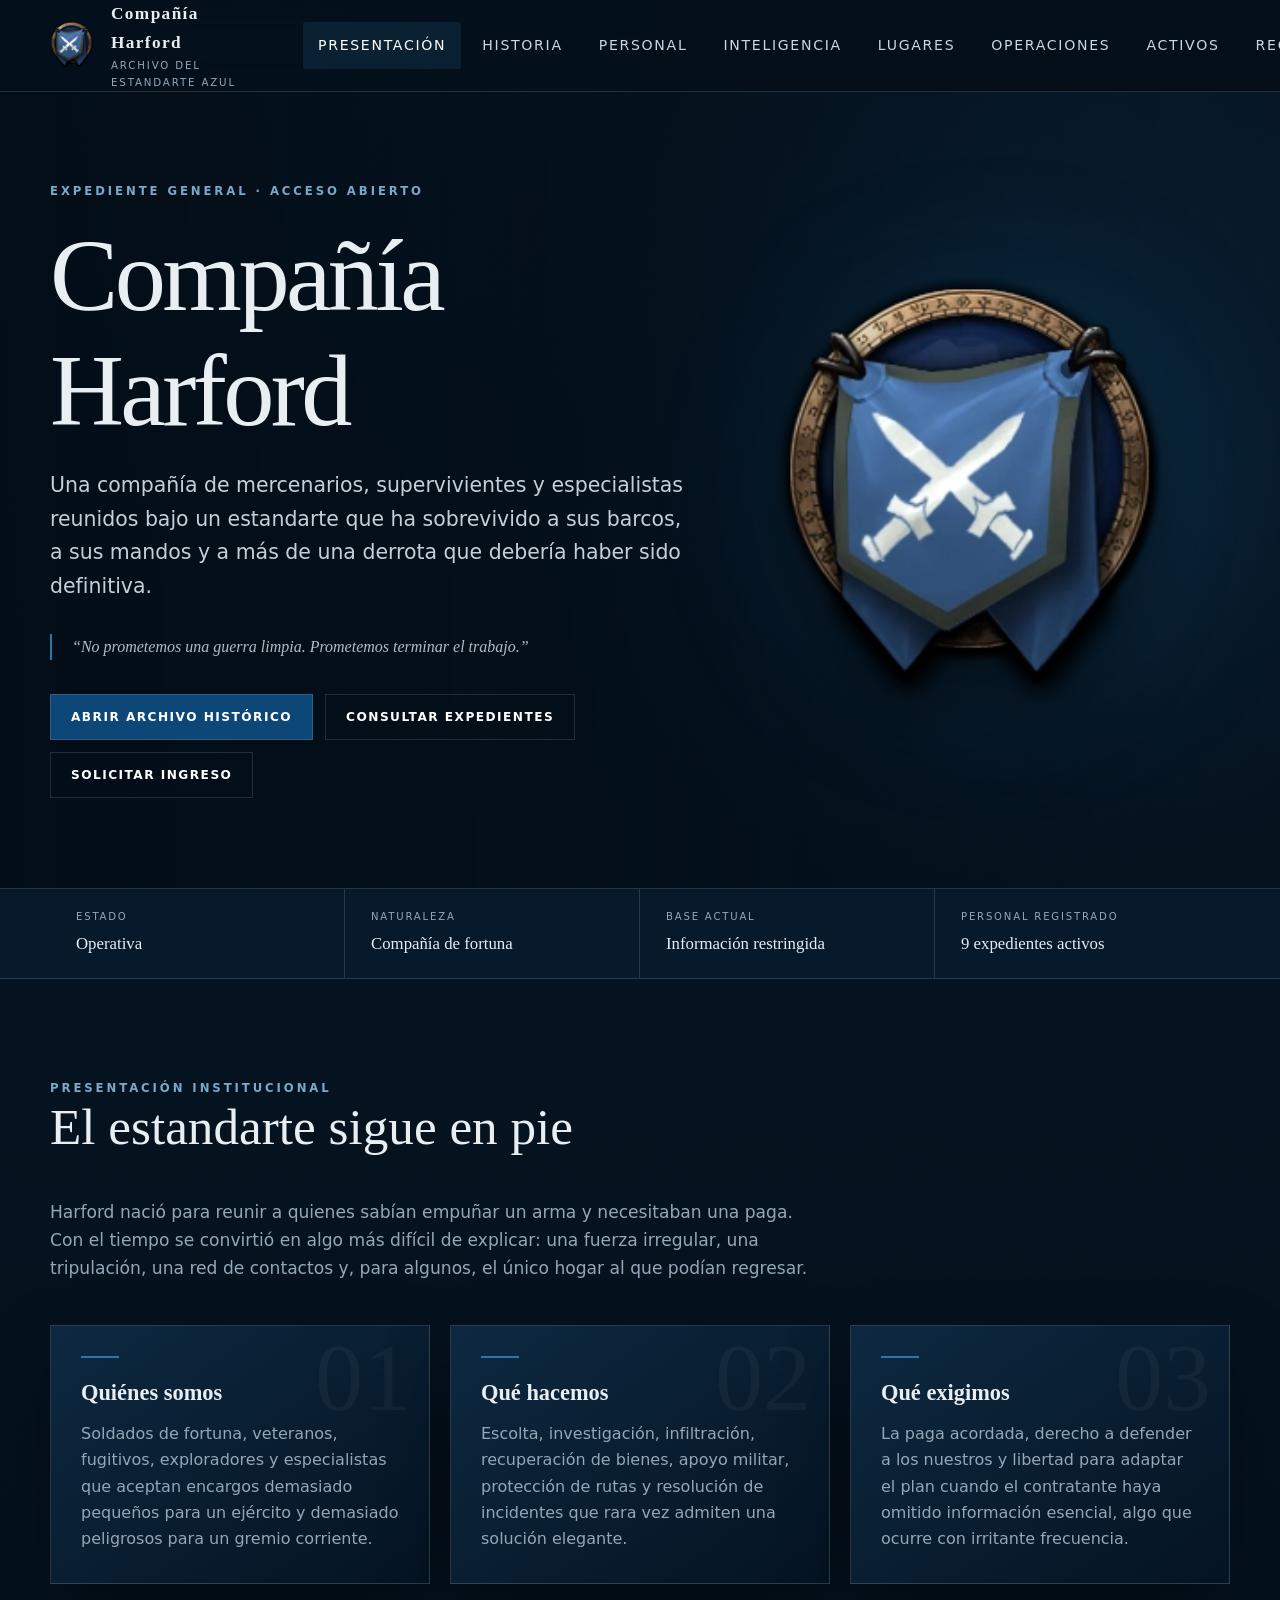
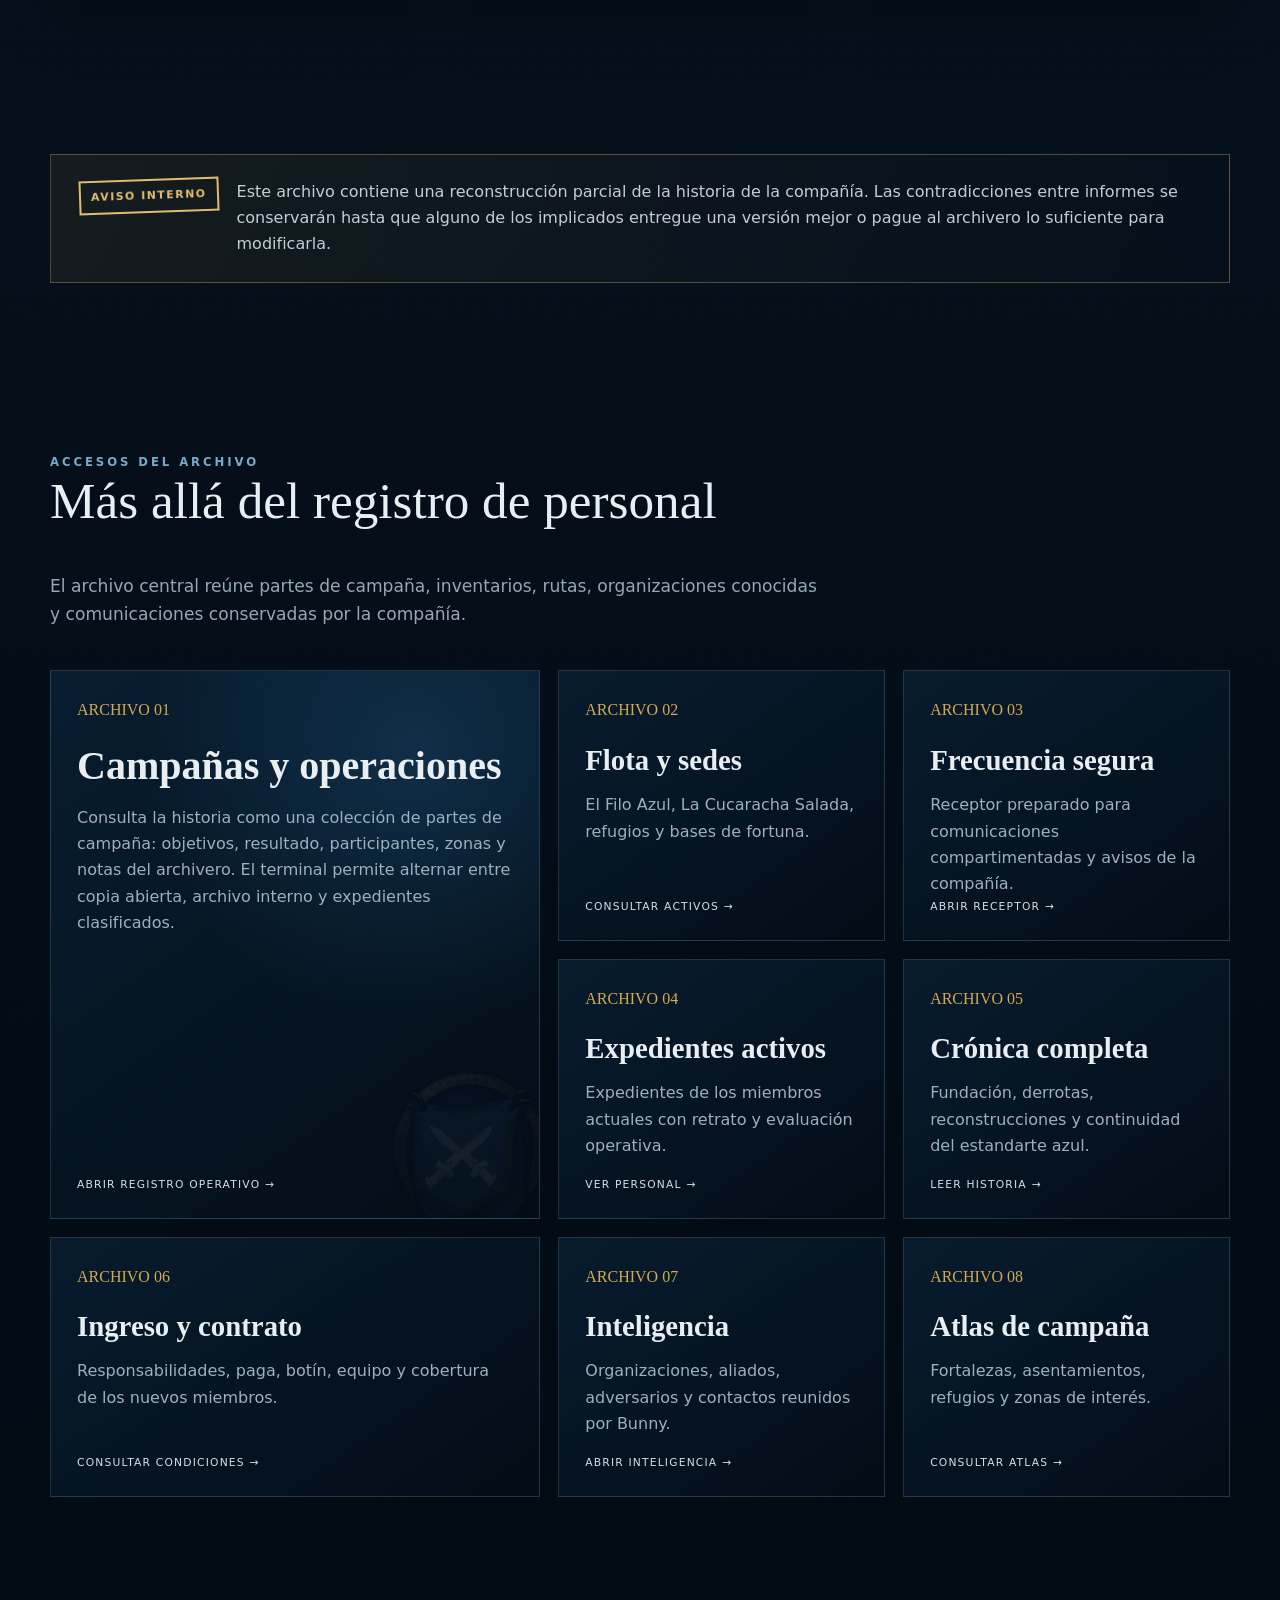
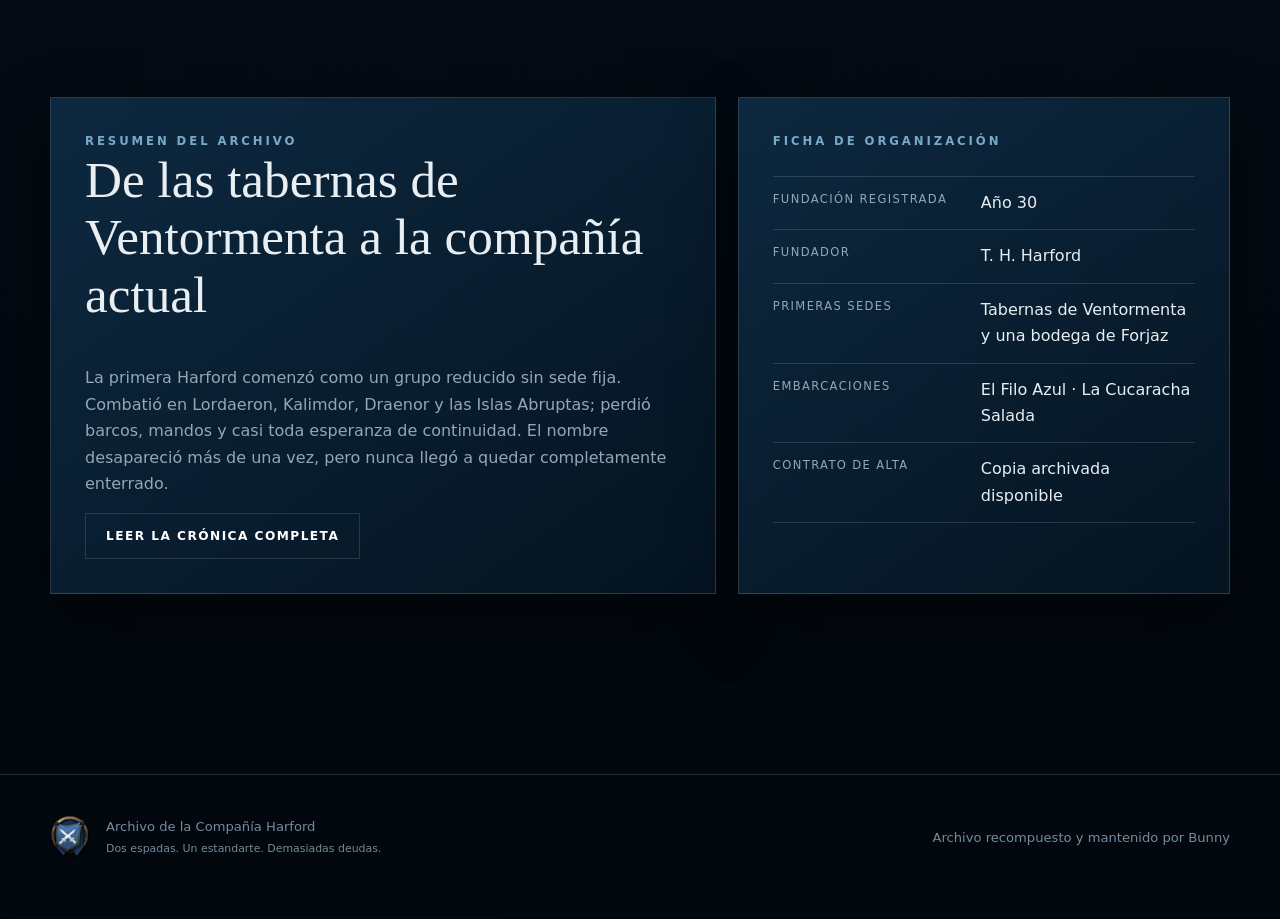
==== index.html @ ab34a35e "Init" ====
<!doctype html>
<html lang="es">
<head>
  <meta charset="utf-8">
  <meta name="viewport" content="width=device-width, initial-scale=1">
  <meta name="description" content="Archivo interno de la Compañía Harford.">
  <title>Compañía Harford · Archivo de la compañía</title>
  <link rel="icon" href="assets/harford-emblem.png">
  <link rel="stylesheet" href="css/styles.css">
</head>
<body data-page="inicio">
<header class="site-header">
  <nav class="navbar container" aria-label="Navegación principal">
    <a class="brand" href="index.html"><img src="assets/harford-emblem.png" alt=""><span><strong>Compañía Harford</strong><small>Archivo del estandarte azul</small></span></a>
    <button class="nav-toggle" aria-label="Abrir menú">Menú</button>
    <div class="nav-links"><a data-page="inicio" href="index.html">Presentación</a><a data-page="historia" href="historia.html">Historia</a><a data-page="personajes" href="personajes.html">Personal</a><a data-page="organizaciones" href="organizaciones.html">Inteligencia</a><a data-page="lugares" href="lugares.html">Lugares</a><a data-page="operaciones" href="operaciones.html">Operaciones</a><a data-page="activos" href="activos.html">Activos</a><a data-page="reclutamiento" href="reclutamiento.html">Reclutamiento</a></div>
  </nav>
</header>
<main>
  <section class="hero">
    <div class="hero-grid container">
      <div class="hero-copy">
        <div class="kicker">Expediente general · Acceso abierto</div>
        <h1>Compañía<br>Harford</h1>
        <p class="lead">Una compañía de mercenarios, supervivientes y especialistas reunidos bajo un estandarte que ha sobrevivido a sus barcos, a sus mandos y a más de una derrota que debería haber sido definitiva.</p>
        <blockquote class="quote">“No prometemos una guerra limpia. Prometemos terminar el trabajo.”</blockquote>
        <div class="hero-actions"><a class="btn" href="historia.html">Abrir archivo histórico</a><a class="btn secondary" href="personajes.html">Consultar expedientes</a><a class="btn secondary" href="reclutamiento.html">Solicitar ingreso</a></div>
      </div>
      <div class="crest-stage"><img src="assets/harford-emblem.png" alt="Emblema azul de la Compañía Harford: dos espadas cruzadas"></div>
    </div>
  </section>

  <section class="status-strip">
    <div class="status-grid container">
      <div class="status-item"><span>Estado</span><strong>Operativa</strong></div>
      <div class="status-item"><span>Naturaleza</span><strong>Compañía de fortuna</strong></div>
      <div class="status-item"><span>Base actual</span><strong>Información restringida</strong></div>
      <div class="status-item"><span>Personal registrado</span><strong>9 expedientes activos</strong></div>
    </div>
  </section>

  <section class="section container">
    <div class="section-heading"><div class="kicker">Presentación institucional</div><h2>El estandarte sigue en pie</h2><p>Harford nació para reunir a quienes sabían empuñar un arma y necesitaban una paga. Con el tiempo se convirtió en algo más difícil de explicar: una fuerza irregular, una tripulación, una red de contactos y, para algunos, el único hogar al que podían regresar.</p></div>
    <div class="grid-3">
      <article class="feature-card" data-index="01"><div class="icon-line"></div><h3>Quiénes somos</h3><p>Soldados de fortuna, veteranos, fugitivos, exploradores y especialistas que aceptan encargos demasiado pequeños para un ejército y demasiado peligrosos para un gremio corriente.</p></article>
      <article class="feature-card" data-index="02"><div class="icon-line"></div><h3>Qué hacemos</h3><p>Escolta, investigación, infiltración, recuperación de bienes, apoyo militar, protección de rutas y resolución de incidentes que rara vez admiten una solución elegante.</p></article>
      <article class="feature-card" data-index="03"><div class="icon-line"></div><h3>Qué exigimos</h3><p>La paga acordada, derecho a defender a los nuestros y libertad para adaptar el plan cuando el contratante haya omitido información esencial, algo que ocurre con irritante frecuencia.</p></article>
    </div>
  </section>

  <section class="section compact container">
    <div class="on-role-notice"><div class="stamp">Aviso interno</div><p>Este archivo contiene una reconstrucción parcial de la historia de la compañía. Las contradicciones entre informes se conservarán hasta que alguno de los implicados entregue una versión mejor o pague al archivero lo suficiente para modificarla.</p></div>
  </section>

  <section class="section container">
    <div class="section-heading"><div class="kicker">Accesos del archivo</div><h2>Más allá del registro de personal</h2><p>El archivo central reúne partes de campaña, inventarios, rutas, organizaciones conocidas y comunicaciones conservadas por la compañía.</p></div>
    <div class="quick-access-grid">
      <article class="quick-access-card featured"><span class="index">ARCHIVO 01</span><h3>Campañas y operaciones</h3><p>Consulta la historia como una colección de partes de campaña: objetivos, resultado, participantes, zonas y notas del archivero. El terminal permite alternar entre copia abierta, archivo interno y expedientes clasificados.</p><img class="quick-access-mark" src="assets/harford-emblem.png" alt=""><a href="operaciones.html">Abrir registro operativo →</a></article>
      <article class="quick-access-card"><span class="index">ARCHIVO 02</span><h3>Flota y sedes</h3><p>El Filo Azul, La Cucaracha Salada, refugios y bases de fortuna.</p><a href="activos.html">Consultar activos →</a></article>
      <article class="quick-access-card"><span class="index">ARCHIVO 03</span><h3>Frecuencia segura</h3><p>Receptor preparado para comunicaciones compartimentadas y avisos de la compañía.</p><a href="activos.html#radio">Abrir receptor →</a></article>
      <article class="quick-access-card"><span class="index">ARCHIVO 04</span><h3>Expedientes activos</h3><p>Expedientes de los miembros actuales con retrato y evaluación operativa.</p><a href="personajes.html">Ver personal →</a></article>
      <article class="quick-access-card"><span class="index">ARCHIVO 05</span><h3>Crónica completa</h3><p>Fundación, derrotas, reconstrucciones y continuidad del estandarte azul.</p><a href="historia.html">Leer historia →</a></article><article class="quick-access-card"><span class="index">ARCHIVO 06</span><h3>Ingreso y contrato</h3><p>Responsabilidades, paga, botín, equipo y cobertura de los nuevos miembros.</p><a href="reclutamiento.html">Consultar condiciones →</a></article><article class="quick-access-card"><span class="index">ARCHIVO 07</span><h3>Inteligencia</h3><p>Organizaciones, aliados, adversarios y contactos reunidos por Bunny.</p><a href="organizaciones.html">Abrir inteligencia →</a></article><article class="quick-access-card"><span class="index">ARCHIVO 08</span><h3>Atlas de campaña</h3><p>Fortalezas, asentamientos, refugios y zonas de interés.</p><a href="lugares.html">Consultar atlas →</a></article>
    </div>
  </section>

  <section class="section container">
    <div class="records-grid">
      <article class="record-panel"><div class="kicker">Resumen del archivo</div><h2>De las tabernas de Ventormenta a la compañía actual</h2><p>La primera Harford comenzó como un grupo reducido sin sede fija. Combatió en Lordaeron, Kalimdor, Draenor y las Islas Abruptas; perdió barcos, mandos y casi toda esperanza de continuidad. El nombre desapareció más de una vez, pero nunca llegó a quedar completamente enterrado.</p><a class="btn secondary" href="historia.html">Leer la crónica completa</a></article>
      <aside class="record-panel"><div class="kicker">Ficha de organización</div><div class="data-list"><div class="data-row"><span>Fundación registrada</span><strong>Año 30</strong></div><div class="data-row"><span>Fundador</span><strong>T. H. Harford</strong></div><div class="data-row"><span>Primeras sedes</span><strong>Tabernas de Ventormenta y una bodega de Forjaz</strong></div><div class="data-row"><span>Embarcaciones</span><strong>El Filo Azul · La Cucaracha Salada</strong></div><div class="data-row"><span>Contrato de alta</span><strong><a href="reclutamiento.html">Copia archivada disponible</a></strong></div></div></aside>
    </div>
  </section>
</main>
<footer class="site-footer"><div class="footer-grid container"><div class="footer-brand"><img src="assets/harford-emblem.png" alt=""><span>Archivo de la Compañía Harford<br><small>Dos espadas. Un estandarte. Demasiadas deudas.</small></span></div><span>Archivo recompuesto y mantenido por Bunny</span></div></footer>
<script src="js/characters.js"></script><script src="js/app.js"></script>
</body>
</html>
---- css/styles.css ----
:root {
  --harford-blue: #0c4777;
  --harford-blue-deep: #061a2b;
  --harford-blue-dark: #030d17;
  --harford-blue-panel: #0a2237;
  --harford-blue-light: #2b75a8;
  --steel: #b8c5cf;
  --steel-dark: #607383;
  --paper: #e8eef2;
  --muted: #94a7b7;
  --warning: #d3a94f;
  --danger: #9b4247;
  --success: #4d8f76;
  --line: rgba(175, 202, 220, .18);
  --shadow: 0 26px 60px rgba(0, 0, 0, .35);
  --display: Georgia, "Times New Roman", serif;
  --body: Inter, ui-sans-serif, system-ui, -apple-system, BlinkMacSystemFont, "Segoe UI", sans-serif;
}

* { box-sizing: border-box; }
html { scroll-behavior: smooth; }
body {
  margin: 0;
  min-height: 100vh;
  color: var(--paper);
  background:
    radial-gradient(circle at 20% 0%, rgba(29, 91, 134, .20), transparent 34rem),
    linear-gradient(180deg, #071827 0%, var(--harford-blue-dark) 58%, #02070d 100%);
  font-family: var(--body);
  line-height: 1.65;
}
body::before {
  content: "";
  position: fixed;
  inset: 0;
  pointer-events: none;
  opacity: .17;
  background-image:
    linear-gradient(rgba(255,255,255,.018) 1px, transparent 1px),
    linear-gradient(90deg, rgba(255,255,255,.014) 1px, transparent 1px);
  background-size: 42px 42px;
  mask-image: linear-gradient(to bottom, black, transparent 80%);
}

a { color: inherit; text-decoration: none; }
img { max-width: 100%; display: block; }
button, input { font: inherit; }

.container { width: min(1180px, calc(100% - 40px)); margin-inline: auto; }
.narrow { width: min(860px, calc(100% - 40px)); margin-inline: auto; }

.site-header {
  position: sticky;
  top: 0;
  z-index: 20;
  backdrop-filter: blur(18px);
  background: rgba(3, 13, 23, .82);
  border-bottom: 1px solid var(--line);
}
.navbar {
  min-height: 76px;
  display: flex;
  align-items: center;
  justify-content: space-between;
  gap: 28px;
}
.brand { display: flex; align-items: center; gap: 13px; min-width: 225px; }
.brand img { width: 48px; height: 48px; }
.brand strong { display: block; font-family: var(--display); letter-spacing: .08em; font-size: 1.08rem; }
.brand small { display: block; color: var(--muted); text-transform: uppercase; letter-spacing: .18em; font-size: .64rem; }
.nav-links { display: flex; align-items: center; gap: 6px; }
.nav-links a {
  padding: 12px 15px;
  color: #cbd7df;
  border-radius: 2px;
  font-size: .88rem;
  text-transform: uppercase;
  letter-spacing: .12em;
}
.nav-links a:hover, .nav-links a[aria-current="page"] { background: rgba(43, 117, 168, .17); color: #fff; }
.nav-toggle { display: none; background: none; border: 1px solid var(--line); color: var(--paper); padding: 8px 12px; }

.hero {
  position: relative;
  min-height: 690px;
  display: grid;
  align-items: center;
  overflow: hidden;
  border-bottom: 1px solid var(--line);
}
.hero::after {
  content: "";
  position: absolute;
  inset: 0;
  z-index: -1;
  background:
    linear-gradient(90deg, rgba(3, 13, 23, .98) 0%, rgba(3, 13, 23, .78) 48%, rgba(3, 13, 23, .3) 100%),
    radial-gradient(circle at 78% 40%, rgba(26, 93, 142, .35), transparent 31rem);
}
.hero-grid { display: grid; grid-template-columns: 1.15fr .85fr; align-items: center; gap: 56px; padding: 90px 0; }
.hero-copy { max-width: 720px; }
.kicker { color: #79a9c9; text-transform: uppercase; letter-spacing: .25em; font-size: .73rem; font-weight: 700; }
h1, h2, h3 { font-family: var(--display); line-height: 1.12; margin-top: 0; }
h1 { font-size: clamp(3.2rem, 8vw, 6.8rem); margin: 18px 0 20px; letter-spacing: -.035em; font-weight: 500; }
h2 { font-size: clamp(2.1rem, 4vw, 3.7rem); font-weight: 500; }
h3 { font-size: 1.4rem; }
.lead { color: #c3d0d9; font-size: clamp(1.05rem, 1.8vw, 1.28rem); max-width: 700px; }
.quote { margin: 30px 0 0; padding-left: 20px; border-left: 2px solid var(--harford-blue-light); color: #aebdca; font-family: var(--display); font-style: italic; }
.hero-actions { display: flex; gap: 12px; flex-wrap: wrap; margin-top: 34px; }
.btn {
  display: inline-flex;
  align-items: center;
  justify-content: center;
  min-height: 46px;
  padding: 0 20px;
  border: 1px solid rgba(255,255,255,.13);
  background: var(--harford-blue);
  color: white;
  text-transform: uppercase;
  letter-spacing: .12em;
  font-size: .76rem;
  font-weight: 700;
  transition: transform .2s ease, background .2s ease;
}
.btn:hover { transform: translateY(-2px); background: var(--harford-blue-light); }
.btn.secondary { background: transparent; }
.btn.secondary:hover { background: rgba(255,255,255,.06); }

.crest-stage { position: relative; display: grid; place-items: center; }
.crest-stage::before { content: ""; position: absolute; width: 80%; aspect-ratio: 1; background: rgba(35, 116, 170, .25); filter: blur(70px); border-radius: 50%; }
.crest-stage img { position: relative; width: min(430px, 90%); filter: drop-shadow(0 30px 35px rgba(0,0,0,.55)); }

.status-strip { border-bottom: 1px solid var(--line); background: rgba(8, 29, 48, .78); }
.status-grid { display: grid; grid-template-columns: repeat(4, 1fr); }
.status-item { padding: 20px 26px; border-right: 1px solid var(--line); }
.status-item:last-child { border-right: 0; }
.status-item span { display: block; color: var(--muted); text-transform: uppercase; letter-spacing: .18em; font-size: .63rem; }
.status-item strong { display: block; margin-top: 4px; font-family: var(--display); font-size: 1.05rem; font-weight: 500; }

.section { padding: 100px 0; }
.section.compact { padding: 70px 0; }
.section-heading { max-width: 780px; margin-bottom: 42px; }
.section-heading p { color: var(--muted); font-size: 1.07rem; }
.grid-3 { display: grid; grid-template-columns: repeat(3, 1fr); gap: 20px; }
.archive-card, .feature-card, .dossier-card, .record-panel {
  background: linear-gradient(145deg, rgba(14, 43, 68, .92), rgba(5, 20, 34, .92));
  border: 1px solid var(--line);
  box-shadow: var(--shadow);
}
.feature-card { padding: 30px; position: relative; overflow: hidden; }
.feature-card::after { content: attr(data-index); position: absolute; right: 18px; top: 4px; color: rgba(255,255,255,.045); font-family: var(--display); font-size: 6rem; line-height: 1; }
.feature-card h3 { margin-bottom: 10px; }
.feature-card p { color: var(--muted); margin-bottom: 0; }
.icon-line { width: 38px; height: 2px; background: var(--harford-blue-light); margin-bottom: 22px; }

.on-role-notice {
  border: 1px solid rgba(211, 169, 79, .38);
  background: linear-gradient(90deg, rgba(211, 169, 79, .08), transparent);
  padding: 24px 28px;
  display: grid;
  grid-template-columns: auto 1fr;
  gap: 18px;
  align-items: start;
}
.stamp { display: inline-block; color: #e1bc6f; border: 2px solid currentColor; padding: 6px 10px; transform: rotate(-2deg); font-size: .68rem; font-weight: 800; letter-spacing: .14em; text-transform: uppercase; }
.on-role-notice p { margin: 0; color: #c2cdd5; }

.records-grid { display: grid; grid-template-columns: 1.15fr .85fr; gap: 22px; }
.record-panel { padding: 34px; }
.record-panel p { color: var(--muted); }
.data-list { display: grid; margin-top: 25px; border-top: 1px solid var(--line); }
.data-row { display: grid; grid-template-columns: 190px 1fr; gap: 18px; padding: 13px 0; border-bottom: 1px solid var(--line); }
.data-row span { color: var(--muted); font-size: .72rem; text-transform: uppercase; letter-spacing: .12em; }
.data-row strong { font-weight: 500; }
.redacted { display: inline-block; height: .9em; min-width: 120px; background: #010306; vertical-align: middle; box-shadow: 0 0 0 1px rgba(255,255,255,.03); }

.page-hero { padding: 110px 0 68px; border-bottom: 1px solid var(--line); background: linear-gradient(135deg, rgba(12,71,119,.26), transparent 56%); }
.page-hero h1 { font-size: clamp(3rem, 7vw, 5.8rem); }
.page-hero p { max-width: 780px; color: #bccad4; font-size: 1.15rem; }
.breadcrumb { color: #7d96a8; text-transform: uppercase; letter-spacing: .16em; font-size: .7rem; }

.timeline { position: relative; margin-top: 50px; }
.timeline::before { content: ""; position: absolute; left: 145px; top: 0; bottom: 0; width: 1px; background: linear-gradient(var(--harford-blue-light), rgba(43,117,168,.1)); }
.timeline-entry { display: grid; grid-template-columns: 118px 1fr; gap: 56px; margin-bottom: 38px; position: relative; }
.timeline-entry::before { content: ""; position: absolute; left: 139px; top: 23px; width: 13px; height: 13px; border: 3px solid var(--harford-blue-light); background: var(--harford-blue-dark); border-radius: 50%; }
.timeline-date { color: #78a8c8; text-transform: uppercase; letter-spacing: .14em; font-size: .74rem; text-align: right; padding-top: 18px; }
.timeline-card { padding: 30px 34px; border: 1px solid var(--line); background: rgba(8, 29, 48, .78); }
.timeline-card h3 { margin-bottom: 8px; }
.timeline-card p { color: var(--muted); }
.timeline-tags { display: flex; flex-wrap: wrap; gap: 7px; margin-top: 18px; }
.tag { padding: 5px 9px; border: 1px solid var(--line); color: #9fb3c2; text-transform: uppercase; letter-spacing: .1em; font-size: .62rem; }
.tag.success { border-color: rgba(77,143,118,.5); color: #8bc4ad; }
.tag.danger { border-color: rgba(155,66,71,.55); color: #d7858a; }
.tag.warning { border-color: rgba(211,169,79,.5); color: #dfbe78; }

.filter-bar { display: flex; gap: 8px; flex-wrap: wrap; margin: 34px 0; }
.filter-btn { padding: 9px 13px; border: 1px solid var(--line); color: #aec0cc; background: transparent; cursor: pointer; text-transform: uppercase; letter-spacing: .1em; font-size: .67rem; }
.filter-btn.active, .filter-btn:hover { background: var(--harford-blue); color: #fff; }
.dossier-grid { display: grid; grid-template-columns: repeat(3, 1fr); gap: 20px; }
.dossier-card { min-height: 360px; display: flex; flex-direction: column; position: relative; overflow: hidden; }
.dossier-card::before { content: ""; position: absolute; inset: 0; background: radial-gradient(circle at 75% 0%, rgba(43,117,168,.24), transparent 45%); pointer-events: none; }
.dossier-portrait { height: 164px; display: grid; place-items: center; border-bottom: 1px solid var(--line); background: rgba(2,9,15,.45); overflow: hidden; }
.dossier-portrait img { width: 120px; height: 120px; object-fit: cover; border-radius: 50%; border: 1px solid rgba(255,255,255,.16); background: #071725; }
.dossier-info { padding: 23px; flex: 1; position: relative; }
.dossier-type { color: #76a7c7; font-size: .62rem; text-transform: uppercase; letter-spacing: .17em; }
.dossier-info h3 { font-size: 1.55rem; margin: 8px 0 5px; }
.dossier-info p { color: var(--muted); margin: 0; font-size: .92rem; }
.dossier-footer { display: flex; justify-content: space-between; align-items: center; margin-top: 20px; padding-top: 15px; border-top: 1px solid var(--line); font-size: .69rem; text-transform: uppercase; letter-spacing: .1em; }
.status-dot { width: 8px; height: 8px; display: inline-block; border-radius: 50%; margin-right: 6px; background: var(--success); box-shadow: 0 0 12px currentColor; }
.status-dot.historical { background: var(--warning); }
.status-dot.missing { background: var(--danger); }

.dossier-layout { display: grid; grid-template-columns: 340px 1fr; gap: 30px; align-items: start; }
.profile-panel { position: sticky; top: 105px; padding: 28px; border: 1px solid var(--line); background: rgba(8, 29, 48, .86); }
.profile-emblem { width: 150px; margin: 0 auto 20px; }
.profile-panel h1 { font-size: 2.8rem; text-align: center; margin-bottom: 4px; }
.profile-subtitle { text-align: center; color: var(--muted); }
.classification { margin: 20px auto; width: max-content; }
.dossier-content { display: grid; gap: 20px; }
.dossier-section { padding: 34px; border: 1px solid var(--line); background: rgba(8, 29, 48, .68); }
.dossier-section p { color: #adbdc8; }
.skill-list { display: grid; gap: 15px; }
.skill-row { display: grid; grid-template-columns: 140px 1fr auto; align-items: center; gap: 12px; }
.skill-row span { color: #b9c6ce; }
.skill-bar { height: 5px; background: rgba(255,255,255,.08); overflow: hidden; }
.skill-bar i { display: block; height: 100%; background: linear-gradient(90deg, var(--harford-blue), #5a94bb); }
.skill-row small { color: var(--muted); }
.operation-list { display: grid; gap: 9px; }
.operation-item { padding: 14px 16px; border-left: 2px solid var(--harford-blue-light); background: rgba(255,255,255,.025); }
.operation-item strong { display: block; }
.operation-item small { color: var(--muted); }

.site-footer { margin-top: 80px; border-top: 1px solid var(--line); padding: 40px 0 60px; color: #748b9c; font-size: .82rem; }
.footer-grid { display: flex; justify-content: space-between; align-items: center; gap: 24px; }
.footer-brand { display: flex; align-items: center; gap: 12px; }
.footer-brand img { width: 44px; }

.empty-state { grid-column: 1 / -1; padding: 50px; text-align: center; border: 1px dashed var(--line); color: var(--muted); }

@media (max-width: 900px) {
  .hero-grid, .records-grid, .dossier-layout { grid-template-columns: 1fr; }
  .crest-stage { order: -1; }
  .crest-stage img { width: 250px; }
  .hero { min-height: auto; }
  .grid-3, .dossier-grid { grid-template-columns: repeat(2, 1fr); }
  .status-grid { grid-template-columns: repeat(2, 1fr); }
  .profile-panel { position: static; }
}

@media (max-width: 680px) {
  .container, .narrow { width: min(100% - 26px, 1180px); }
  .navbar { min-height: 66px; }
  .nav-toggle { display: block; }
  .nav-links { display: none; position: absolute; top: 66px; left: 0; right: 0; padding: 12px 13px 18px; flex-direction: column; align-items: stretch; background: rgba(3,13,23,.98); border-bottom: 1px solid var(--line); }
  .nav-links.open { display: flex; }
  .hero-grid { padding: 55px 0 70px; gap: 26px; }
  .hero-actions .btn { width: 100%; }
  .grid-3, .dossier-grid, .status-grid { grid-template-columns: 1fr; }
  .status-item { border-right: 0; border-bottom: 1px solid var(--line); }
  .timeline::before { left: 8px; }
  .timeline-entry { grid-template-columns: 1fr; gap: 8px; padding-left: 30px; }
  .timeline-entry::before { left: 2px; top: 7px; }
  .timeline-date { text-align: left; padding-top: 0; }
  .data-row { grid-template-columns: 1fr; gap: 2px; }
  .skill-row { grid-template-columns: 100px 1fr; }
  .skill-row small { display: none; }
  .footer-grid { flex-direction: column; align-items: flex-start; }
}

/* ——— Expedientes visuales de la compañía ——— */
.dossier-card {
  --record-accent: var(--harford-blue-light);
  min-height: 520px;
  border-color: color-mix(in srgb, var(--record-accent) 45%, transparent);
  background: #06131f;
  transition: transform .22s ease, border-color .22s ease, box-shadow .22s ease;
}
.dossier-card:hover {
  transform: translateY(-5px);
  border-color: var(--record-accent);
  box-shadow: 0 28px 70px rgba(0,0,0,.48), 0 0 30px color-mix(in srgb, var(--record-accent) 14%, transparent);
}
.dossier-card::before {
  z-index: 1;
  background: linear-gradient(180deg, transparent 42%, rgba(2,8,13,.9) 71%, #06131f 100%);
}
.dossier-portrait {
  position: relative;
  height: 340px;
  display: block;
  border-bottom: 1px solid color-mix(in srgb, var(--record-accent) 38%, transparent);
  background: #02080d;
}
.dossier-portrait img {
  width: 100%;
  height: 100%;
  object-fit: cover;
  object-position: center 30%;
  border: 0;
  border-radius: 0;
  background: #02080d;
  filter: saturate(.92) contrast(1.04);
  transition: transform .45s ease, filter .3s ease;
}
.dossier-card:hover .dossier-portrait img { transform: scale(1.035); filter: saturate(1.05) contrast(1.06); }
.dossier-portrait img.is-emblem { object-fit: contain; padding: 75px; opacity: .72; }
.dossier-classification {
  position: absolute;
  z-index: 2;
  left: 16px;
  top: 16px;
  padding: 6px 9px;
  color: #eef5f8;
  border: 1px solid color-mix(in srgb, var(--record-accent) 60%, transparent);
  background: rgba(2,8,13,.82);
  backdrop-filter: blur(8px);
  text-transform: uppercase;
  letter-spacing: .14em;
  font-size: .58rem;
}
.dossier-info { z-index: 2; padding: 22px 23px 20px; }
.dossier-type { color: var(--record-accent); }
.dossier-info h3 { font-size: 1.75rem; margin-top: 6px; }
.dossier-info p { min-height: 48px; }
.dossier-footer { color: #b5c1ca; }

.dossier-layout { --record-accent: var(--harford-blue-light); grid-template-columns: 330px minmax(0, 1fr); }
.profile-panel {
  padding: 18px;
  border-color: color-mix(in srgb, var(--record-accent) 42%, transparent);
  background: linear-gradient(180deg, rgba(8,29,48,.96), rgba(3,13,23,.96));
  box-shadow: var(--shadow);
  overflow: hidden;
}
.profile-panel::before {
  content: "";
  position: absolute;
  inset: 0 0 auto;
  height: 3px;
  background: var(--record-accent);
}
.profile-portrait {
  width: 100%;
  aspect-ratio: 7 / 10;
  object-fit: cover;
  object-position: center 28%;
  border: 1px solid color-mix(in srgb, var(--record-accent) 58%, transparent);
  background: #02080d;
}
.profile-emblem-stage {
  min-height: 300px;
  display: grid;
  place-items: center;
  background: radial-gradient(circle, color-mix(in srgb, var(--record-accent) 18%, transparent), transparent 62%);
  border: 1px solid var(--line);
}
.profile-panel h1 { font-size: 2.35rem; text-align: left; margin: 24px 8px 4px; }
.profile-subtitle { text-align: left; color: var(--record-accent); margin: 0 8px; }
.profile-panel .classification { margin: 20px 8px 0; }
.profile-panel .data-list { margin-inline: 8px; }
.profile-panel .data-row { grid-template-columns: 105px 1fr; gap: 12px; }
.back-link {
  display: block;
  margin: 22px 8px 8px;
  padding-top: 16px;
  border-top: 1px solid var(--line);
  color: #9db2c1;
  font-size: .76rem;
  text-transform: uppercase;
  letter-spacing: .1em;
}
.back-link:hover { color: var(--record-accent); }

.dossier-section {
  border-color: color-mix(in srgb, var(--record-accent) 18%, var(--line));
  background: linear-gradient(145deg, rgba(8,29,48,.82), rgba(3,14,24,.82));
}
.dossier-section h2 { margin-bottom: 18px; }
.dossier-intro { position: relative; overflow: hidden; }
.dossier-intro::after {
  content: "";
  position: absolute;
  width: 260px;
  height: 260px;
  right: -120px;
  top: -130px;
  border-radius: 50%;
  background: color-mix(in srgb, var(--record-accent) 13%, transparent);
  filter: blur(28px);
  pointer-events: none;
}
.dossier-layout .kicker { color: var(--record-accent); }
.dossier-layout .quote { border-color: var(--record-accent); }
.section-title-row { display: flex; justify-content: space-between; align-items: end; gap: 20px; margin-bottom: 18px; }
.section-title-row h2 { margin-bottom: 0; }
.document-link {
  color: var(--record-accent);
  font-size: .72rem;
  text-transform: uppercase;
  letter-spacing: .1em;
  white-space: nowrap;
}
.visual-record { padding: 22px; }
.sheet-frame {
  display: block;
  overflow: hidden;
  border: 1px solid color-mix(in srgb, var(--record-accent) 48%, transparent);
  background: #010407;
  box-shadow: 0 22px 50px rgba(0,0,0,.4);
}
.sheet-frame img { width: 100%; height: auto; transition: transform .35s ease; }
.sheet-frame:hover img { transform: scale(1.008); }
.document-caption { margin: 14px 4px 2px; font-size: .8rem; }
.profile-summary-grid { display: grid; grid-template-columns: 1fr 1fr; gap: 14px; }
.profile-summary-grid article {
  padding: 20px;
  border: 1px solid var(--line);
  border-top: 2px solid var(--record-accent);
  background: rgba(0,0,0,.18);
}
.profile-summary-grid span {
  display: block;
  color: var(--record-accent);
  text-transform: uppercase;
  letter-spacing: .13em;
  font-size: .66rem;
  font-weight: 800;
}
.profile-summary-grid p { margin: 8px 0 0; }
.archivist-note { display: grid; grid-template-columns: auto 1fr; gap: 18px; align-items: start; }
.archivist-note p { margin: 0; }

@media (max-width: 900px) {
  .dossier-layout { grid-template-columns: 1fr; }
  .profile-panel { position: static; display: grid; grid-template-columns: 230px 1fr; gap: 22px; align-items: start; }
  .profile-panel .profile-portrait, .profile-panel .profile-emblem-stage { grid-row: 1 / span 6; }
  .profile-panel h1, .profile-panel .profile-subtitle, .profile-panel .classification, .profile-panel .data-list, .profile-panel .back-link { grid-column: 2; }
  .profile-panel h1 { margin-top: 12px; }
}

@media (max-width: 680px) {
  .dossier-card { min-height: 0; }
  .dossier-portrait { height: 390px; }
  .profile-panel { display: block; }
  .profile-panel h1 { font-size: 2.1rem; }
  .section-title-row { align-items: flex-start; flex-direction: column; }
  .profile-summary-grid { grid-template-columns: 1fr; }
  .visual-record { padding: 12px; }
  .archivist-note { grid-template-columns: 1fr; }
}

@media (min-width: 901px) {
  .profile-panel { position: sticky; }
}
@media (max-width: 900px) {
  .profile-panel { position: relative; }
}

/* --- Operaciones y activos (v3 experimental) --- */
.operations-hero { background: radial-gradient(circle at 80% 20%, rgba(140,67,70,.12), transparent 25rem), linear-gradient(135deg, rgba(12,71,119,.3), transparent 58%); }
.assets-hero { background: radial-gradient(circle at 78% 20%, rgba(211,169,79,.09), transparent 24rem), linear-gradient(135deg, rgba(12,71,119,.28), transparent 58%); }
.operations-console {
  padding: 24px;
  border: 1px solid rgba(102,150,181,.26);
  background:
    linear-gradient(180deg, rgba(10,34,55,.94), rgba(4,15,25,.96)),
    repeating-linear-gradient(90deg, transparent, transparent 14px, rgba(255,255,255,.02) 15px);
  box-shadow: var(--shadow);
}
.console-title { display:flex; align-items:center; gap:14px; padding-bottom:18px; border-bottom:1px solid var(--line); }
.console-title h2 { margin:0; font-size:2rem; }
.console-title .kicker { margin-bottom:2px; }
.console-light { width:11px; height:11px; border-radius:50%; background:#77c39f; box-shadow:0 0 16px rgba(119,195,159,.8); }
.console-code { margin-left:auto; color:var(--muted); font:700 .68rem/1 var(--body); letter-spacing:.16em; }
.operations-toolbar { display:grid; grid-template-columns:1fr minmax(250px, 360px); gap:20px; align-items:end; }
.compact-filters { margin:22px 0 0; }
.search-field { display:block; }
.search-field span { display:block; margin-bottom:7px; color:var(--muted); text-transform:uppercase; letter-spacing:.15em; font-size:.62rem; }
.search-field input { width:100%; padding:12px 14px; border:1px solid var(--line); color:var(--paper); background:rgba(0,0,0,.28); outline:none; }
.search-field input:focus { border-color:var(--harford-blue-light); box-shadow:0 0 0 3px rgba(43,117,168,.12); }
.clearance-switch { display:flex; align-items:center; gap:8px; flex-wrap:wrap; margin-top:20px; }
.clearance-switch > span { margin-right:4px; color:var(--muted); font-size:.72rem; text-transform:uppercase; letter-spacing:.11em; }
.clearance-btn { padding:8px 11px; border:1px solid var(--line); color:#b9c8d3; background:rgba(0,0,0,.22); cursor:pointer; text-transform:uppercase; letter-spacing:.09em; font-size:.64rem; }
.clearance-btn:hover, .clearance-btn.active { color:#fff; border-color:var(--harford-blue-light); background:rgba(43,117,168,.2); }
.clearance-btn.classified.active { border-color:#a04c50; background:rgba(155,66,71,.22); }
.clearance-note { margin:10px 0 0; color:#8398a8; font-size:.76rem; }
.operation-stats { display:grid; grid-template-columns:repeat(5, 1fr); margin:22px 0; border:1px solid var(--line); background:rgba(2,9,15,.5); }
.operation-stats div { padding:18px; border-right:1px solid var(--line); }
.operation-stats div:last-child { border-right:0; }
.operation-stats span { display:block; color:var(--muted); text-transform:uppercase; letter-spacing:.1em; font-size:.58rem; }
.operation-stats strong { display:block; margin-top:5px; font-family:var(--display); font-size:1.65rem; }
.operations-grid { display:grid; grid-template-columns:repeat(3, 1fr); gap:18px; }
.operation-card {
  position:relative;
  display:flex;
  flex-direction:column;
  min-height:350px;
  padding:22px;
  overflow:hidden;
  border:1px solid var(--line);
  background:linear-gradient(155deg, rgba(10,34,55,.88), rgba(3,13,23,.96));
  box-shadow:0 18px 45px rgba(0,0,0,.25);
  transition:transform .25s ease, border-color .25s ease, box-shadow .25s ease;
}
.operation-card::after { content:""; position:absolute; width:180px; height:180px; right:-90px; top:-90px; border-radius:50%; background:rgba(43,117,168,.08); filter:blur(15px); }
.operation-card.tone-success { border-top:2px solid var(--success); }
.operation-card.tone-warning { border-top:2px solid var(--warning); }
.operation-card.tone-danger { border-top:2px solid var(--danger); }
.operation-card:hover { transform:translateY(-5px); border-color:rgba(120,169,200,.48); box-shadow:0 26px 60px rgba(0,0,0,.38); }
.operation-card-top { display:flex; justify-content:space-between; gap:12px; align-items:center; position:relative; z-index:1; }
.operation-year, .access-badge { font-size:.59rem; text-transform:uppercase; letter-spacing:.13em; }
.operation-year { color:#9fb4c3; }
.access-badge { padding:5px 7px; border:1px solid var(--line); color:#aebbc4; background:rgba(0,0,0,.25); }
.access-badge.access-interno { color:#d4ad59; border-color:rgba(211,169,79,.4); }
.access-badge.access-clasificado { color:#d16d71; border-color:rgba(155,66,71,.55); }
.operation-location { position:relative; z-index:1; margin-top:24px; color:var(--harford-blue-light); text-transform:uppercase; letter-spacing:.14em; font-size:.62rem; }
.operation-card h3 { position:relative; z-index:1; margin:8px 0 2px; font-size:1.55rem; line-height:1.15; }
.operation-subtitle { position:relative; z-index:1; color:#a8bac7 !important; font-size:.82rem; }
.operation-card p { position:relative; z-index:1; color:#95a8b6; font-size:.88rem; }
.operation-card-foot { position:relative; z-index:1; display:flex; justify-content:space-between; align-items:center; gap:12px; margin-top:auto; padding-top:18px; border-top:1px solid var(--line); color:#aebbc4; font-size:.7rem; }
.result-chip { padding:5px 8px; border:1px solid var(--line); text-transform:uppercase; letter-spacing:.08em; font-size:.57rem; }
.result-chip.success { color:#85c4a7; border-color:rgba(77,143,118,.5); }
.result-chip.warning { color:#d9b86f; border-color:rgba(211,169,79,.5); }
.result-chip.danger { color:#d78286; border-color:rgba(155,66,71,.55); }

.operation-report { overflow:hidden; border:1px solid var(--line); background:linear-gradient(160deg, rgba(9,31,50,.96), rgba(3,12,20,.98)); box-shadow:var(--shadow); }
.operation-report.tone-success { border-top:3px solid var(--success); }
.operation-report.tone-warning { border-top:3px solid var(--warning); }
.operation-report.tone-danger { border-top:3px solid var(--danger); }
.report-header { display:flex; justify-content:space-between; align-items:flex-start; gap:32px; padding:34px; border-bottom:1px solid var(--line); background:rgba(0,0,0,.16); }
.report-header h1 { margin:5px 0 4px; font-size:clamp(2.5rem, 6vw, 4.8rem); }
.report-header p { margin:0; color:#a9bbc8; font-size:1.05rem; }
.report-stamps { display:flex; flex-direction:column; align-items:flex-end; gap:10px; }
.report-grid { display:grid; grid-template-columns:minmax(0, 1fr) 300px; }
.report-main { padding:34px; }
.report-side { padding:28px; border-left:1px solid var(--line); background:rgba(0,0,0,.18); }
.report-section + .report-section { margin-top:30px; padding-top:26px; border-top:1px solid var(--line); }
.report-label { margin-bottom:10px; color:var(--harford-blue-light); text-transform:uppercase; letter-spacing:.14em; font-size:.65rem; font-weight:800; }
.objective-list { margin:0; padding:0; list-style:none; counter-reset:objectives; }
.objective-list li { counter-increment:objectives; display:grid; grid-template-columns:34px 1fr; gap:12px; padding:12px 0; border-bottom:1px solid var(--line); }
.objective-list li::before { content:counter(objectives, decimal-leading-zero); color:var(--warning); font-family:var(--display); }
.report-data { padding:14px 0; border-bottom:1px solid var(--line); }
.report-data span, .participant-block > span { display:block; color:var(--muted); text-transform:uppercase; letter-spacing:.11em; font-size:.58rem; }
.report-data strong { display:block; margin-top:4px; }
.participant-block { margin-top:24px; }
.participant-block i { display:block; margin-top:9px; color:#c2ced6; font-style:normal; }
.report-note { display:grid; grid-template-columns:auto 1fr; gap:20px; align-items:start; padding:22px 34px; border-top:1px solid var(--line); background:rgba(211,169,79,.045); }
.report-note p { margin:0; }
.operation-back { width:max-content; margin:22px 0 0; }

.fleet-grid { display:grid; grid-template-columns:repeat(3,1fr); gap:20px; }
.ship-card { --ship-accent:var(--harford-blue-light); position:relative; min-height:560px; padding:26px; overflow:hidden; border:1px solid color-mix(in srgb, var(--ship-accent) 42%, transparent); background:linear-gradient(180deg, rgba(6,24,39,.96), rgba(2,10,17,.98)); box-shadow:var(--shadow); }
.ship-card::before { content:""; position:absolute; inset:0 0 auto; height:3px; background:var(--ship-accent); }
.ship-number { position:absolute; right:22px; top:16px; color:rgba(255,255,255,.08); font-family:var(--display); font-size:4.8rem; line-height:1; }
.ship-silhouette { position:relative; height:170px; margin:5px -6px 24px; border-bottom:1px solid color-mix(in srgb, var(--ship-accent) 26%, transparent); }
.ship-silhouette .mast { position:absolute; left:50%; bottom:30px; width:3px; height:120px; background:color-mix(in srgb, var(--ship-accent) 70%, #d8e0e5); }
.ship-silhouette .sail { position:absolute; bottom:48px; border-style:solid; opacity:.55; filter:drop-shadow(0 10px 12px rgba(0,0,0,.5)); }
.ship-silhouette .sail-a { left:calc(50% - 85px); border-width:0 82px 92px 0; border-color:transparent color-mix(in srgb, var(--ship-accent) 55%, #8497a5) transparent transparent; }
.ship-silhouette .sail-b { left:calc(50% + 4px); border-width:0 0 78px 64px; border-color:transparent transparent color-mix(in srgb, var(--ship-accent) 35%, #657b8b) transparent; }
.ship-silhouette .hull { position:absolute; left:14%; right:12%; bottom:18px; height:30px; clip-path:polygon(0 0,100% 0,82% 100%,16% 100%); background:linear-gradient(180deg, color-mix(in srgb, var(--ship-accent) 28%, #39434a), #10171c); }
.ship-status { color:var(--ship-accent); text-transform:uppercase; letter-spacing:.14em; font-size:.61rem; }
.ship-card h3 { margin:8px 0 0; font-size:2rem; }
.ship-type { color:#9eb2c0; }
.ship-card p { color:#a9bbc7; }
.ship-card ul { margin:20px 0; padding:0; list-style:none; }
.ship-card li { padding:8px 0; border-bottom:1px solid var(--line); color:#c7d2d9; font-size:.84rem; }
.ship-card li::before { content:"◆"; margin-right:9px; color:var(--ship-accent); font-size:.55rem; }
.ship-note { margin-top:22px; padding:14px; border-left:2px solid var(--ship-accent); background:rgba(0,0,0,.2); color:#879ca9; font-size:.78rem; }
.split-section { display:grid; grid-template-columns:minmax(0,1.1fr) minmax(360px,.9fr); gap:28px; align-items:start; }
.section-heading.left { text-align:left; margin-inline:0; }
.base-list { border-top:1px solid var(--line); }
.base-entry { display:grid; grid-template-columns:52px 1fr; gap:18px; padding:20px 0; border-bottom:1px solid var(--line); }
.base-index { color:var(--warning); font-family:var(--display); font-size:1.35rem; }
.base-meta { color:var(--harford-blue-light); text-transform:uppercase; letter-spacing:.11em; font-size:.6rem; }
.base-entry h3 { margin:5px 0; }
.base-entry p { margin:0; }
.radio-terminal { padding:18px; border:1px solid #425668; background:#050b10; box-shadow:inset 0 0 0 5px #101a22, 0 26px 60px rgba(0,0,0,.45); }
.radio-top { display:grid; grid-template-columns:auto 1fr auto; gap:10px; align-items:center; padding:8px 10px 16px; color:#9eb0bc; font-size:.67rem; letter-spacing:.11em; }
.radio-led { width:9px; height:9px; border-radius:50%; background:#7fbd8e; box-shadow:0 0 12px rgba(127,189,142,.8); }
.radio-screen { min-height:260px; padding:24px; border:1px solid #27475d; background:radial-gradient(circle at center, rgba(31,98,122,.14), transparent 70%), #020b10; box-shadow:inset 0 0 25px rgba(0,0,0,.85); }
.radio-label { color:#4d8aa8; letter-spacing:.17em; font-size:.61rem; }
.frequency { margin:16px 0 4px; color:#8dd1e1; font:700 2.5rem/1 ui-monospace, SFMono-Regular, Consolas, monospace; text-shadow:0 0 14px rgba(98,199,240,.4); }
.signal-bars { display:flex; align-items:flex-end; gap:4px; height:24px; margin:12px 0 22px; }
.signal-bars i { width:7px; background:#75bad0; box-shadow:0 0 7px rgba(117,186,208,.6); }
.signal-bars i:nth-child(1){height:20%}.signal-bars i:nth-child(2){height:38%}.signal-bars i:nth-child(3){height:55%}.signal-bars i:nth-child(4){height:78%}.signal-bars i:nth-child(5){height:100%}
.radio-screen p { color:#9fc0cb; font-family:ui-monospace, SFMono-Regular, Consolas, monospace; font-size:.83rem; }
.radio-controls { display:grid; grid-template-columns:1fr 1fr; gap:8px; margin-top:12px; }
.radio-controls button { padding:11px; border:1px solid #2a3d4b; color:#9aadb8; background:#101a21; cursor:pointer; text-transform:uppercase; letter-spacing:.08em; font-size:.61rem; }
.radio-controls button:hover,.radio-controls button.active { color:#dceaf0; border-color:#4b839e; background:#102c3a; }
.radio-warning { margin-top:14px; padding:11px; border:1px dashed rgba(211,169,79,.35); color:#a99668; font-size:.68rem; }
.services-grid { display:grid; grid-template-columns:repeat(3,1fr); gap:14px; }
.service-card { position:relative; min-height:190px; padding:22px; border:1px solid var(--line); background:linear-gradient(145deg, rgba(8,29,48,.78), rgba(3,14,24,.82)); }
.service-card > span { position:absolute; right:16px; top:8px; color:rgba(255,255,255,.06); font-family:var(--display); font-size:3.5rem; }
.service-card h3 { position:relative; margin:20px 0 8px; color:#d8e5ec; }
.service-card p { position:relative; margin:0; font-size:.86rem; }

.quick-access-grid { display:grid; grid-template-columns:1.2fr .8fr .8fr; gap:18px; }
.quick-access-card { position:relative; min-height:260px; padding:26px; overflow:hidden; border:1px solid var(--line); background:linear-gradient(145deg, rgba(8,30,50,.88), rgba(3,13,23,.96)); }
.quick-access-card.featured { grid-row:span 2; min-height:538px; background:radial-gradient(circle at 75% 15%, rgba(43,117,168,.25), transparent 17rem), linear-gradient(145deg, rgba(8,30,50,.96), rgba(3,13,23,.98)); }
.quick-access-card .index { color:var(--warning); font-family:var(--display); }
.quick-access-card h3 { margin:20px 0 10px; font-size:1.8rem; }
.quick-access-card.featured h3 { font-size:2.5rem; }
.quick-access-card p { color:#9eb0bd; }
.quick-access-card a { position:absolute; left:26px; bottom:24px; color:#d4e0e7; text-transform:uppercase; letter-spacing:.11em; font-size:.67rem; }
.quick-access-card a:hover { color:var(--harford-blue-light); }
.quick-access-mark { position:absolute; right:-30px; bottom:-30px; width:180px; opacity:.07; }

@media (max-width: 1050px) {
  .nav-links a { padding-inline:10px; font-size:.78rem; }
  .operation-stats { grid-template-columns:repeat(3,1fr); }
  .operation-stats div:nth-child(3) { border-right:0; }
  .operation-stats div:nth-child(n+4) { border-top:1px solid var(--line); }
  .operations-grid, .fleet-grid { grid-template-columns:repeat(2,1fr); }
  .fleet-grid .ship-card:last-child { grid-column:1 / -1; min-height:460px; }
  .split-section { grid-template-columns:1fr; }
}
@media (max-width: 760px) {
  .operations-toolbar { grid-template-columns:1fr; }
  .operation-stats { grid-template-columns:1fr 1fr; }
  .operation-stats div { border-right:1px solid var(--line) !important; border-top:1px solid var(--line); }
  .operation-stats div:nth-child(odd) { border-right:1px solid var(--line) !important; }
  .operations-grid, .fleet-grid, .services-grid, .quick-access-grid { grid-template-columns:1fr; }
  .fleet-grid .ship-card:last-child { grid-column:auto; }
  .report-header { flex-direction:column; }
  .report-stamps { align-items:flex-start; flex-direction:row; flex-wrap:wrap; }
  .report-grid { grid-template-columns:1fr; }
  .report-side { border-left:0; border-top:1px solid var(--line); }
  .report-note { grid-template-columns:1fr; }
  .quick-access-card.featured { grid-row:auto; min-height:360px; }
}

/* ——— v5 · Cronología desplegable y reclutamiento ——— */
.timeline-global-controls { display:flex; flex-wrap:wrap; gap:8px; margin-top:28px; }
.timeline-global-controls .filter-btn { background:rgba(3,13,23,.42); }
.archive-volume { border-top:1px solid var(--line); border-bottom:1px solid var(--line); }
.current-history { position:relative; }
.current-history::before { content:""; position:absolute; inset:0 50% auto; width:100vw; height:460px; transform:translateX(-50%); z-index:-1; background:linear-gradient(180deg, rgba(12,71,119,.13), transparent); pointer-events:none; }
.chronology-warning { display:grid; grid-template-columns:repeat(4,1fr); margin:8px 0 22px; border:1px solid var(--line); background:rgba(4,17,28,.72); }
.chronology-warning div { padding:18px 20px; border-right:1px solid var(--line); }
.chronology-warning div:last-child { border-right:0; }
.chronology-warning span { display:block; color:var(--muted); text-transform:uppercase; letter-spacing:.13em; font-size:.59rem; }
.chronology-warning strong { display:block; margin-top:5px; color:#d8e4eb; font-family:var(--display); font-weight:500; }
.chronology-note { margin-bottom:26px; }
.campaign-banner { display:grid; grid-template-columns:auto 1fr; gap:7px 24px; align-items:center; margin:26px 0 8px; padding:24px 28px; border:1px solid rgba(43,117,168,.42); border-left:4px solid var(--harford-blue-light); background:linear-gradient(90deg,rgba(12,71,119,.2),rgba(3,13,23,.78)); }
.campaign-banner span { grid-row:1 / 3; color:#8bb9d5; font:700 .66rem/1 var(--body); letter-spacing:.17em; writing-mode:vertical-rl; transform:rotate(180deg); }
.campaign-banner strong { color:#e7eff4; font-family:var(--display); font-size:1.35rem; font-weight:500; }
.campaign-banner em { color:var(--muted); font-style:normal; font-size:.82rem; }
.timeline-disclosure { padding:0; overflow:hidden; transition:border-color .2s ease, background .2s ease, box-shadow .2s ease; }
.timeline-disclosure:hover { border-color:rgba(88,151,193,.42); }
.timeline-disclosure[open] { border-color:rgba(88,151,193,.52); background:linear-gradient(145deg,rgba(10,39,63,.94),rgba(5,19,32,.96)); box-shadow:0 20px 52px rgba(0,0,0,.22); }
.timeline-disclosure > summary { position:relative; display:grid; grid-template-columns:1fr 30px; gap:24px; align-items:center; padding:25px 30px; cursor:pointer; list-style:none; }
.timeline-disclosure > summary::-webkit-details-marker { display:none; }
.timeline-disclosure > summary:focus-visible { outline:2px solid var(--harford-blue-light); outline-offset:-3px; }
.timeline-summary-copy { display:grid; gap:5px; }
.timeline-eyebrow { color:#6f96af; text-transform:uppercase; letter-spacing:.17em; font-size:.58rem; font-weight:800; }
.timeline-summary-copy strong { color:#e5edf2; font:500 1.42rem/1.2 var(--display); }
.timeline-summary-copy em { max-width:850px; color:#9fb0bd; font-style:normal; font-size:.89rem; line-height:1.55; }
.timeline-chevron { position:relative; width:25px; height:25px; border:1px solid rgba(125,174,204,.35); border-radius:50%; }
.timeline-chevron::before,.timeline-chevron::after { content:""; position:absolute; left:6px; top:11px; width:11px; height:1px; background:#8fbed8; transition:transform .22s ease; }
.timeline-chevron::after { transform:rotate(90deg); }
.timeline-disclosure[open] .timeline-chevron::after { transform:rotate(0); }
.timeline-expanded { display:grid; grid-template-columns:minmax(0,1fr) 285px; gap:24px 34px; padding:0 30px 30px; border-top:1px solid var(--line); }
.timeline-narrative { padding-top:25px; }
.timeline-narrative p { margin:0 0 14px; color:#b2c1cb; }
.timeline-narrative p:last-child { margin-bottom:0; }
.timeline-facts { align-self:start; margin-top:25px; border:1px solid var(--line); background:rgba(0,0,0,.17); }
.timeline-fact { padding:12px 14px; border-bottom:1px solid var(--line); }
.timeline-fact:last-child { border-bottom:0; }
.timeline-fact span { display:block; color:#7892a4; text-transform:uppercase; letter-spacing:.11em; font-size:.55rem; }
.timeline-fact strong { display:block; margin-top:3px; color:#d3dee5; font-size:.79rem; font-weight:600; }
.timeline-expanded .timeline-tags { grid-column:1 / -1; margin-top:0; padding-top:18px; border-top:1px solid var(--line); }
.timeline-link { grid-column:1 / -1; width:max-content; color:#9ac5df; text-transform:uppercase; letter-spacing:.12em; font-size:.67rem; font-weight:700; }
.timeline-link:hover { color:#fff; }
.current-timeline .timeline-entry::before { border-color:#d3a94f; box-shadow:0 0 16px rgba(211,169,79,.35); }
.current-timeline::before { background:linear-gradient(#d3a94f,rgba(43,117,168,.18)); }
.current-timeline .timeline-date { color:#d5b772; }

.recruitment-hero { background:radial-gradient(circle at 82% 25%,rgba(211,169,79,.12),transparent 28rem),linear-gradient(135deg,rgba(12,71,119,.30),transparent 60%); }
.recruitment-intro { align-items:stretch; }
.document-seal { display:flex; align-items:center; gap:14px; margin-top:28px; padding-top:20px; border-top:1px solid var(--line); color:#9aacb8; text-transform:uppercase; letter-spacing:.12em; font-size:.64rem; }
.document-seal img { width:58px; }
.contract-status { position:relative; }
.contract-status .stamp { position:absolute; right:25px; top:24px; }
.contract-columns { display:grid; grid-template-columns:.8fr 1.2fr; gap:22px; align-items:start; }
.contract-article { border:1px solid var(--line); background:linear-gradient(150deg,rgba(11,38,61,.9),rgba(4,16,27,.94)); box-shadow:var(--shadow); }
.contract-article > summary { display:flex; justify-content:space-between; align-items:center; gap:20px; padding:24px 28px; cursor:pointer; list-style:none; color:#e2ebf0; font:500 1.45rem/1.2 var(--display); }
.contract-article > summary::-webkit-details-marker { display:none; }
.contract-article > summary::after { content:"+"; width:28px; height:28px; display:grid; place-items:center; border:1px solid var(--line); color:#8eb8d1; font:400 1.2rem/1 var(--body); }
.contract-article[open] > summary::after { content:"−"; }
.contract-article summary small { margin-left:auto; color:#7794a8; font:700 .58rem/1 var(--body); text-transform:uppercase; letter-spacing:.14em; }
.contract-article ol { margin:0; padding:0 28px 28px 67px; counter-reset:contract; list-style:none; border-top:1px solid var(--line); }
.contract-article li { position:relative; padding:18px 0; border-bottom:1px solid var(--line); color:#b5c3cc; }
.contract-article li:last-child { border-bottom:0; }
.contract-article li::before { counter-increment:contract; content:counter(contract,decimal-leading-zero); position:absolute; left:-39px; top:18px; color:#d3a94f; font-family:var(--display); }
.benefits-grid { display:grid; grid-template-columns:repeat(4,1fr); gap:15px; }
.benefits-grid article { position:relative; min-height:210px; padding:25px; overflow:hidden; border:1px solid var(--line); background:rgba(7,28,45,.72); }
.benefits-grid article > span { position:absolute; right:12px; top:0; color:rgba(255,255,255,.055); font:500 5rem/1 var(--display); }
.benefits-grid h3 { position:relative; margin:42px 0 9px; }
.benefits-grid p { position:relative; margin:0; color:var(--muted); font-size:.86rem; }
.contract-motto { display:grid; gap:4px; padding:34px; text-align:center; border:1px solid rgba(211,169,79,.38); background:radial-gradient(circle at center,rgba(211,169,79,.11),transparent 65%); font-family:var(--display); }
.contract-motto span { color:#d8b467; font-size:1.4rem; }
.contract-motto strong { color:#f0e5ca; font-size:1.75rem; font-weight:500; }

@media (max-width:1050px) {
  .chronology-warning,.benefits-grid { grid-template-columns:repeat(2,1fr); }
  .chronology-warning div:nth-child(2) { border-right:0; }
  .chronology-warning div:nth-child(n+3) { border-top:1px solid var(--line); }
  .contract-columns { grid-template-columns:1fr; }
}
@media (max-width:760px) {
  .timeline-disclosure > summary { padding:20px; }
  .timeline-expanded { grid-template-columns:1fr; padding:0 20px 23px; }
  .timeline-facts { margin-top:0; }
  .campaign-banner { grid-template-columns:1fr; }
  .campaign-banner span { grid-row:auto; writing-mode:initial; transform:none; }
  .chronology-warning,.benefits-grid { grid-template-columns:1fr; }
  .chronology-warning div { border-right:0; border-top:1px solid var(--line); }
  .chronology-warning div:first-child { border-top:0; }
  .contract-status .stamp { position:static; margin-bottom:18px; }
  .contract-article > summary { padding:20px; font-size:1.2rem; }
  .contract-article summary small { display:none; }
  .contract-article ol { padding:0 20px 20px 54px; }
  .contract-motto strong { font-size:1.35rem; }
}


/* ——— v7 · Archivo de inteligencia y atlas ——— */
.archive-authorship {
  display:inline-flex;
  align-items:baseline;
  gap:9px;
  margin:0 0 18px;
  padding:8px 12px;
  border:1px solid rgba(211,169,79,.28);
  background:rgba(3,13,23,.44);
  color:#98aaba;
  text-transform:uppercase;
  letter-spacing:.12em;
  font-size:.61rem;
}
.archive-authorship strong {
  color:#d8b96c;
  font:500 1rem/1 var(--display);
  text-transform:none;
  letter-spacing:.04em;
}
.intelligence-hero {
  background:
    radial-gradient(circle at 78% 20%,rgba(103,70,150,.18),transparent 26rem),
    linear-gradient(135deg,rgba(12,71,119,.28),transparent 62%);
}
.atlas-hero {
  background:
    radial-gradient(circle at 76% 25%,rgba(93,122,76,.18),transparent 28rem),
    linear-gradient(135deg,rgba(12,71,119,.24),transparent 62%);
}
.archive-toolbar {
  display:grid;
  grid-template-columns:1fr minmax(260px,340px);
  gap:18px;
  align-items:end;
  margin-bottom:34px;
  padding:18px;
  border:1px solid var(--line);
  background:rgba(3,13,23,.42);
}
.archive-search {
  display:grid;
  gap:7px;
  color:#7894a7;
  text-transform:uppercase;
  letter-spacing:.13em;
  font-size:.58rem;
  font-weight:800;
}
.archive-search input {
  width:100%;
  border:1px solid var(--line);
  background:rgba(1,8,14,.78);
  color:var(--paper);
  padding:12px 14px;
  outline:none;
}
.archive-search input:focus { border-color:rgba(88,151,193,.65); }
.compact-heading { margin-bottom:20px; }
.organization-grid {
  display:grid;
  grid-template-columns:repeat(3,minmax(0,1fr));
  gap:18px;
}
.organization-card {
  position:relative;
  display:flex;
  flex-direction:column;
  min-height:330px;
  overflow:hidden;
  border:1px solid var(--line);
  background:linear-gradient(150deg,rgba(10,34,54,.96),rgba(3,14,24,.97));
  box-shadow:0 18px 42px rgba(0,0,0,.2);
  transition:transform .2s ease,border-color .2s ease,box-shadow .2s ease;
}
.organization-card:hover {
  transform:translateY(-3px);
  border-color:rgba(98,154,190,.55);
  box-shadow:0 24px 55px rgba(0,0,0,.3);
}
.organization-card.featured {
  grid-column:span 2;
  background:
    radial-gradient(circle at 88% 12%,rgba(38,111,158,.2),transparent 22rem),
    linear-gradient(145deg,rgba(9,41,67,.98),rgba(3,14,24,.98));
}
.organization-card-head {
  display:flex;
  gap:14px;
  align-items:center;
  padding:18px 20px;
  border-bottom:1px solid var(--line);
}
.organization-card-head img,
.place-card-icon,
.archive-profile-icon {
  width:54px;
  height:54px;
  object-fit:cover;
  image-rendering:pixelated;
  border:1px solid rgba(190,210,222,.26);
  background:#02070d;
}
.organization-card-title { min-width:0; }
.organization-card-title span {
  display:block;
  color:#7e9aad;
  text-transform:uppercase;
  letter-spacing:.12em;
  font-size:.56rem;
}
.organization-card h3 {
  margin:3px 0 0;
  color:#eef4f7;
  font:500 1.34rem/1.15 var(--display);
}
.organization-card-body {
  display:flex;
  flex:1;
  flex-direction:column;
  gap:12px;
  padding:20px;
}
.organization-card-body p {
  margin:0;
  color:#a9b8c2;
  font-size:.85rem;
}
.organization-card-foot {
  display:flex;
  justify-content:space-between;
  gap:14px;
  align-items:center;
  margin-top:auto;
  padding-top:17px;
  border-top:1px solid var(--line);
  color:#91bdd7;
  text-transform:uppercase;
  letter-spacing:.09em;
  font-size:.61rem;
  font-weight:800;
}
.reputation-badge {
  display:inline-flex;
  align-items:center;
  width:max-content;
  padding:5px 10px;
  border:1px solid currentColor;
  border-radius:999px;
  text-transform:uppercase;
  letter-spacing:.1em;
  font-size:.55rem;
  font-weight:800;
}
.reputation-badge.friendly,.reputation-badge.revered { color:#70d394; background:rgba(65,145,92,.12); }
.reputation-badge.honored { color:#78c8a8; background:rgba(59,132,107,.12); }
.reputation-badge.neutral { color:#e0c052; background:rgba(186,151,41,.11); }
.reputation-badge.adverse { color:#dc9a5b; background:rgba(174,99,42,.12); }
.reputation-badge.hostile { color:#e06a60; background:rgba(166,55,48,.14); }
.reputation-badge.unknown { color:#97a6b1; background:rgba(120,135,145,.08); }

.archive-profile {
  display:grid;
  grid-template-columns:340px minmax(0,1fr);
  border:1px solid var(--line);
  background:linear-gradient(150deg,rgba(9,34,55,.95),rgba(2,11,19,.98));
  box-shadow:var(--shadow);
}
.archive-profile-side {
  padding:30px;
  border-right:1px solid var(--line);
  background:rgba(0,0,0,.13);
}
.archive-profile-mark {
  display:flex;
  gap:17px;
  align-items:center;
  margin-bottom:24px;
}
.archive-profile-icon { width:76px; height:76px; }
.archive-profile-side h1 {
  margin:0;
  font:500 2.3rem/1 var(--display);
}
.archive-profile-side .profile-subtitle {
  margin-top:8px;
  color:#8da3b1;
}
.archive-profile-main { padding:34px; }
.archive-profile-main .lead { max-width:840px; }
.archive-facts {
  display:grid;
  grid-template-columns:repeat(2,minmax(0,1fr));
  gap:12px;
  margin:28px 0;
}
.archive-fact {
  padding:15px 17px;
  border:1px solid var(--line);
  background:rgba(0,0,0,.12);
}
.archive-fact span {
  display:block;
  color:#718b9c;
  text-transform:uppercase;
  letter-spacing:.12em;
  font-size:.54rem;
}
.archive-fact strong { display:block; margin-top:5px; color:#d9e4ea; }
.archive-list {
  display:grid;
  gap:10px;
  margin:18px 0 0;
  padding:0;
  list-style:none;
}
.archive-list li {
  position:relative;
  padding:11px 14px 11px 34px;
  border-bottom:1px solid var(--line);
  color:#b3c0c8;
}
.archive-list li::before {
  content:"";
  position:absolute;
  left:10px;
  top:18px;
  width:7px;
  height:7px;
  transform:rotate(45deg);
  border:1px solid #70a6c7;
}
.bunny-note {
  margin-top:28px;
  padding:22px 24px;
  border-left:3px solid #d3a94f;
  background:rgba(211,169,79,.07);
}
.bunny-note span {
  display:block;
  color:#d3b26a;
  text-transform:uppercase;
  letter-spacing:.13em;
  font-size:.58rem;
  font-weight:800;
}
.bunny-note p {
  margin:7px 0 0;
  color:#d9dde0;
  font-family:var(--display);
  font-size:1.1rem;
}

.places-grid {
  display:grid;
  grid-template-columns:repeat(2,minmax(0,1fr));
  gap:22px;
}
.place-card {
  position:relative;
  min-height:360px;
  padding:28px;
  overflow:hidden;
  border:1px solid var(--line);
  background:
    radial-gradient(circle at 90% 5%,rgba(105,139,87,.14),transparent 18rem),
    linear-gradient(150deg,rgba(10,34,53,.94),rgba(3,14,23,.97));
  box-shadow:var(--shadow);
  transition:transform .2s ease,border-color .2s ease;
}
.place-card:hover { transform:translateY(-3px); border-color:rgba(113,159,132,.52); }
.place-card-top {
  display:flex;
  align-items:center;
  justify-content:space-between;
  gap:18px;
}
.place-card-title {
  display:flex;
  align-items:center;
  gap:14px;
}
.place-card h3 {
  margin:0;
  color:#edf4f6;
  font:500 1.7rem/1.1 var(--display);
}
.place-card .place-region {
  margin:4px 0 0;
  color:#83a2b5;
  text-transform:uppercase;
  letter-spacing:.1em;
  font-size:.58rem;
}
.place-card > p {
  margin:28px 0 0;
  color:#acbbc4;
}
.place-meta {
  display:grid;
  grid-template-columns:1fr 1fr;
  gap:10px;
  margin-top:24px;
}
.place-meta div {
  padding:12px 13px;
  border:1px solid var(--line);
  background:rgba(0,0,0,.13);
}
.place-meta span {
  display:block;
  color:#718c9e;
  text-transform:uppercase;
  letter-spacing:.1em;
  font-size:.52rem;
}
.place-meta strong { display:block; margin-top:4px; color:#d5e0e6; font-size:.78rem; }
.place-card-link {
  display:inline-block;
  margin-top:24px;
  color:#8fc1dc;
  text-transform:uppercase;
  letter-spacing:.11em;
  font-size:.63rem;
  font-weight:800;
}
.archive-zone-line {
  display:flex;
  align-items:center;
  gap:10px;
  color:#91a9b8;
  text-transform:uppercase;
  letter-spacing:.12em;
  font-size:.6rem;
}
.archive-zone-line::before {
  content:"";
  width:46px;
  height:1px;
  background:#5a829b;
}

@media (max-width:1080px) {
  .organization-grid { grid-template-columns:repeat(2,minmax(0,1fr)); }
  .organization-card.featured { grid-column:span 2; }
  .archive-profile { grid-template-columns:285px minmax(0,1fr); }
}
@media (max-width:760px) {
  .archive-toolbar { grid-template-columns:1fr; }
  .organization-grid,.places-grid { grid-template-columns:1fr; }
  .organization-card.featured { grid-column:auto; }
  .archive-profile { grid-template-columns:1fr; }
  .archive-profile-side { border-right:0; border-bottom:1px solid var(--line); }
  .archive-facts,.place-meta { grid-template-columns:1fr; }
}

.era-index {
  display:grid;
  grid-template-columns:repeat(6,minmax(0,1fr));
  border:1px solid var(--line);
  background:rgba(3,13,23,.48);
}
.era-index a {
  min-height:140px;
  padding:20px 17px;
  border-right:1px solid var(--line);
  transition:background .18s ease,color .18s ease;
}
.era-index a:last-child { border-right:0; }
.era-index a:hover { background:rgba(43,117,168,.12); }
.era-index span {
  display:block;
  color:#d2ad58;
  font:500 1.6rem/1 var(--display);
}
.era-index strong {
  display:block;
  margin-top:16px;
  color:#e4edf2;
  font:500 1rem/1.2 var(--display);
}
.era-index small {
  display:block;
  margin-top:7px;
  color:#718999;
  font-size:.66rem;
  line-height:1.4;
}
@media (max-width:1050px) {
  .era-index { grid-template-columns:repeat(3,minmax(0,1fr)); }
  .era-index a:nth-child(3n) { border-right:0; }
  .era-index a:nth-child(n+4) { border-top:1px solid var(--line); }
}
@media (max-width:650px) {
  .era-index { grid-template-columns:1fr 1fr; }
  .era-index a:nth-child(3n) { border-right:1px solid var(--line); }
  .era-index a:nth-child(even) { border-right:0; }
  .era-index a:nth-child(n+3) { border-top:1px solid var(--line); }
}

/* Índices agrupados del archivo de inteligencia y el atlas. */
.archive-section-nav {
  display:flex;
  flex-wrap:wrap;
  gap:8px;
  margin:0 0 24px;
  padding:8px;
  border:1px solid var(--line);
  background:rgba(3,13,23,.42);
}
.archive-section-nav a {
  padding:10px 15px;
  border:1px solid transparent;
  color:#89a5b7;
  text-transform:uppercase;
  letter-spacing:.1em;
  font-size:.62rem;
  font-weight:800;
}
.archive-section-nav a:hover,.archive-section-nav a.active {
  color:#e8f1f5;
  border-color:rgba(92,148,184,.42);
  background:rgba(31,91,130,.2);
}
.organization-groups,.place-groups { display:grid; gap:42px; }
.archive-group { min-width:0; }
.archive-group-heading {
  display:grid;
  grid-template-columns:1fr auto;
  align-items:end;
  gap:2px 18px;
  margin:0 0 16px;
  padding:0 0 12px;
  border-bottom:1px solid var(--line);
}
.archive-group-heading span {
  grid-column:1;
  color:#718fa2;
  text-transform:uppercase;
  letter-spacing:.14em;
  font-size:.56rem;
  font-weight:800;
}
.archive-group-heading h2 {
  grid-column:1;
  margin:0;
  color:#edf3f6;
  font:500 1.65rem/1.15 var(--display);
}
.archive-group-heading small {
  grid-column:2;
  grid-row:1 / span 2;
  align-self:center;
  color:#7592a4;
  text-transform:uppercase;
  letter-spacing:.11em;
  font-size:.56rem;
}
.contact-grid { max-width:920px; }
.contact-card { min-height:310px; }
.empty-ledger {
  margin-top:34px;
  padding:22px 24px;
  border:1px dashed rgba(116,147,166,.34);
  background:rgba(1,9,15,.35);
}
.empty-ledger span {
  color:#7898aa;
  text-transform:uppercase;
  letter-spacing:.13em;
  font-size:.58rem;
  font-weight:800;
}
.empty-ledger p { margin:8px 0 0; color:#9eafb9; }
@media (max-width:700px) {
  .archive-group-heading { grid-template-columns:1fr; }
  .archive-group-heading small { grid-column:1; grid-row:auto; margin-top:5px; }
}
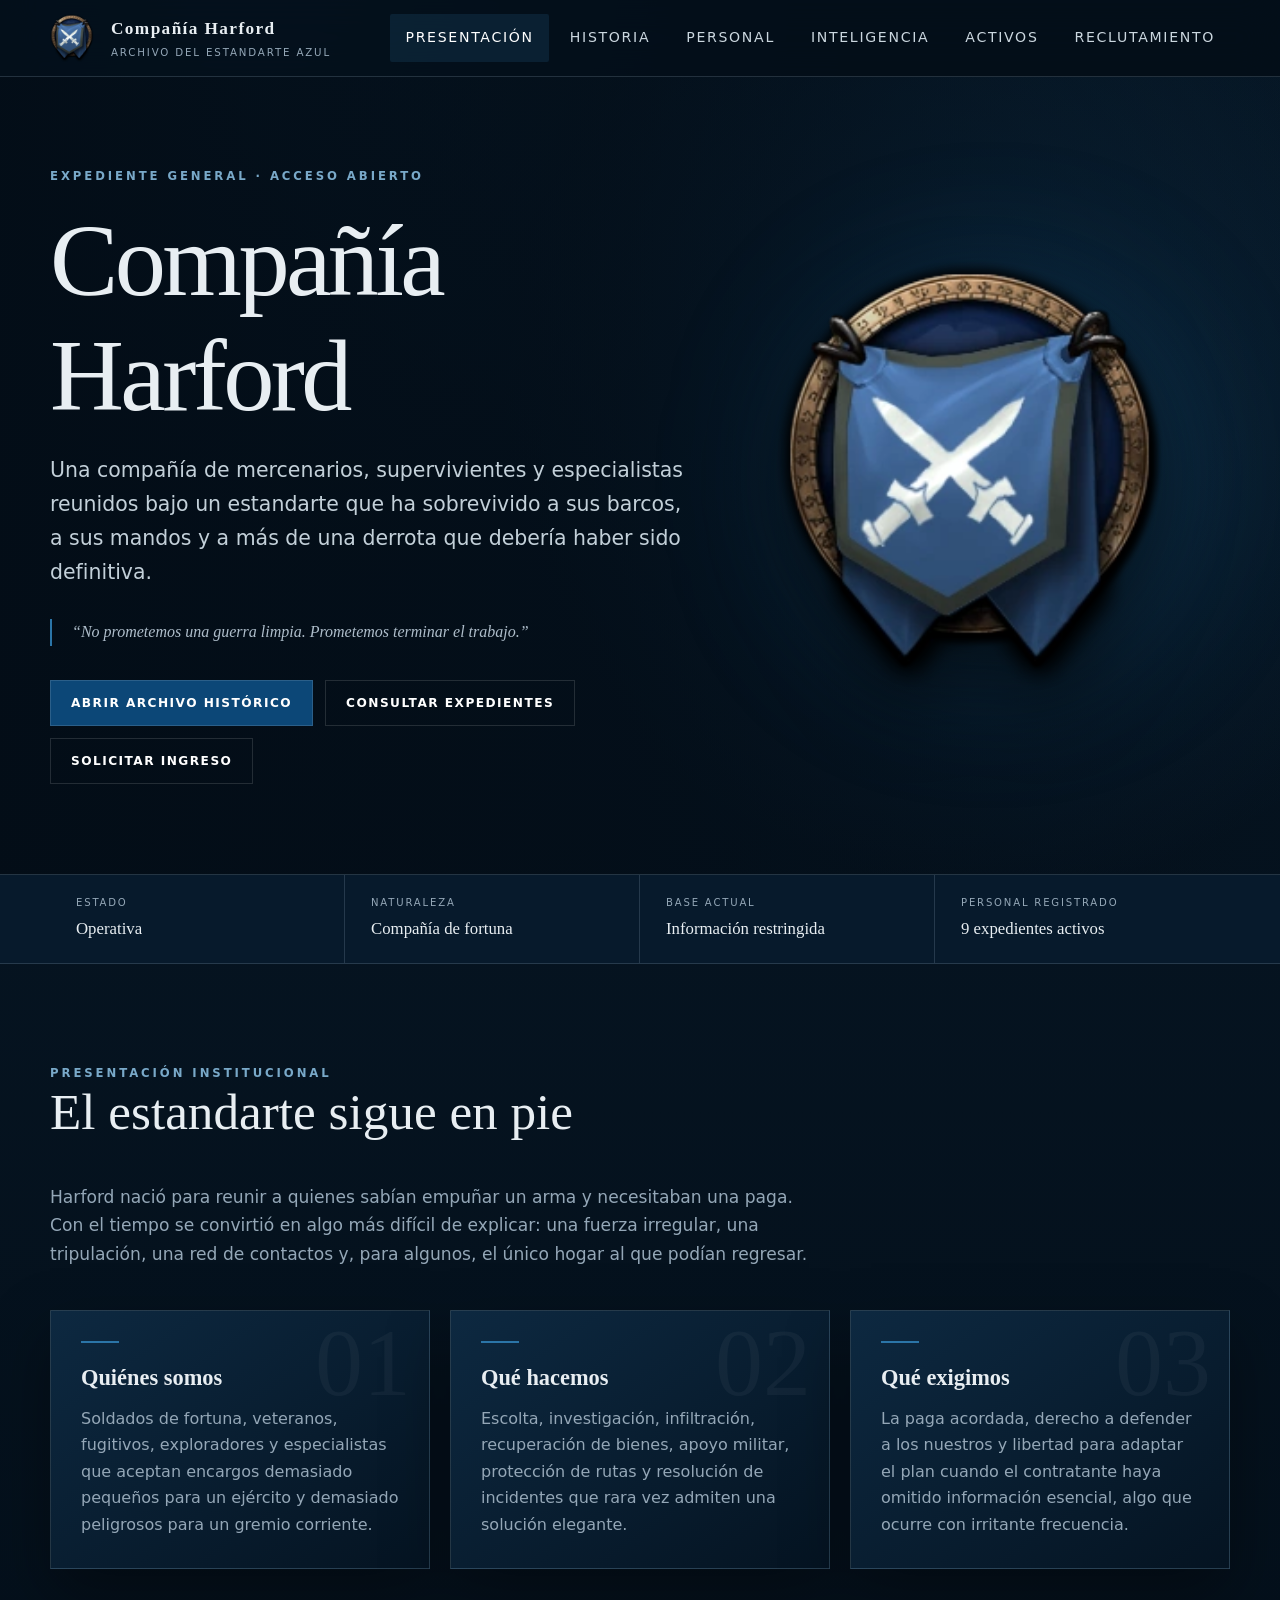
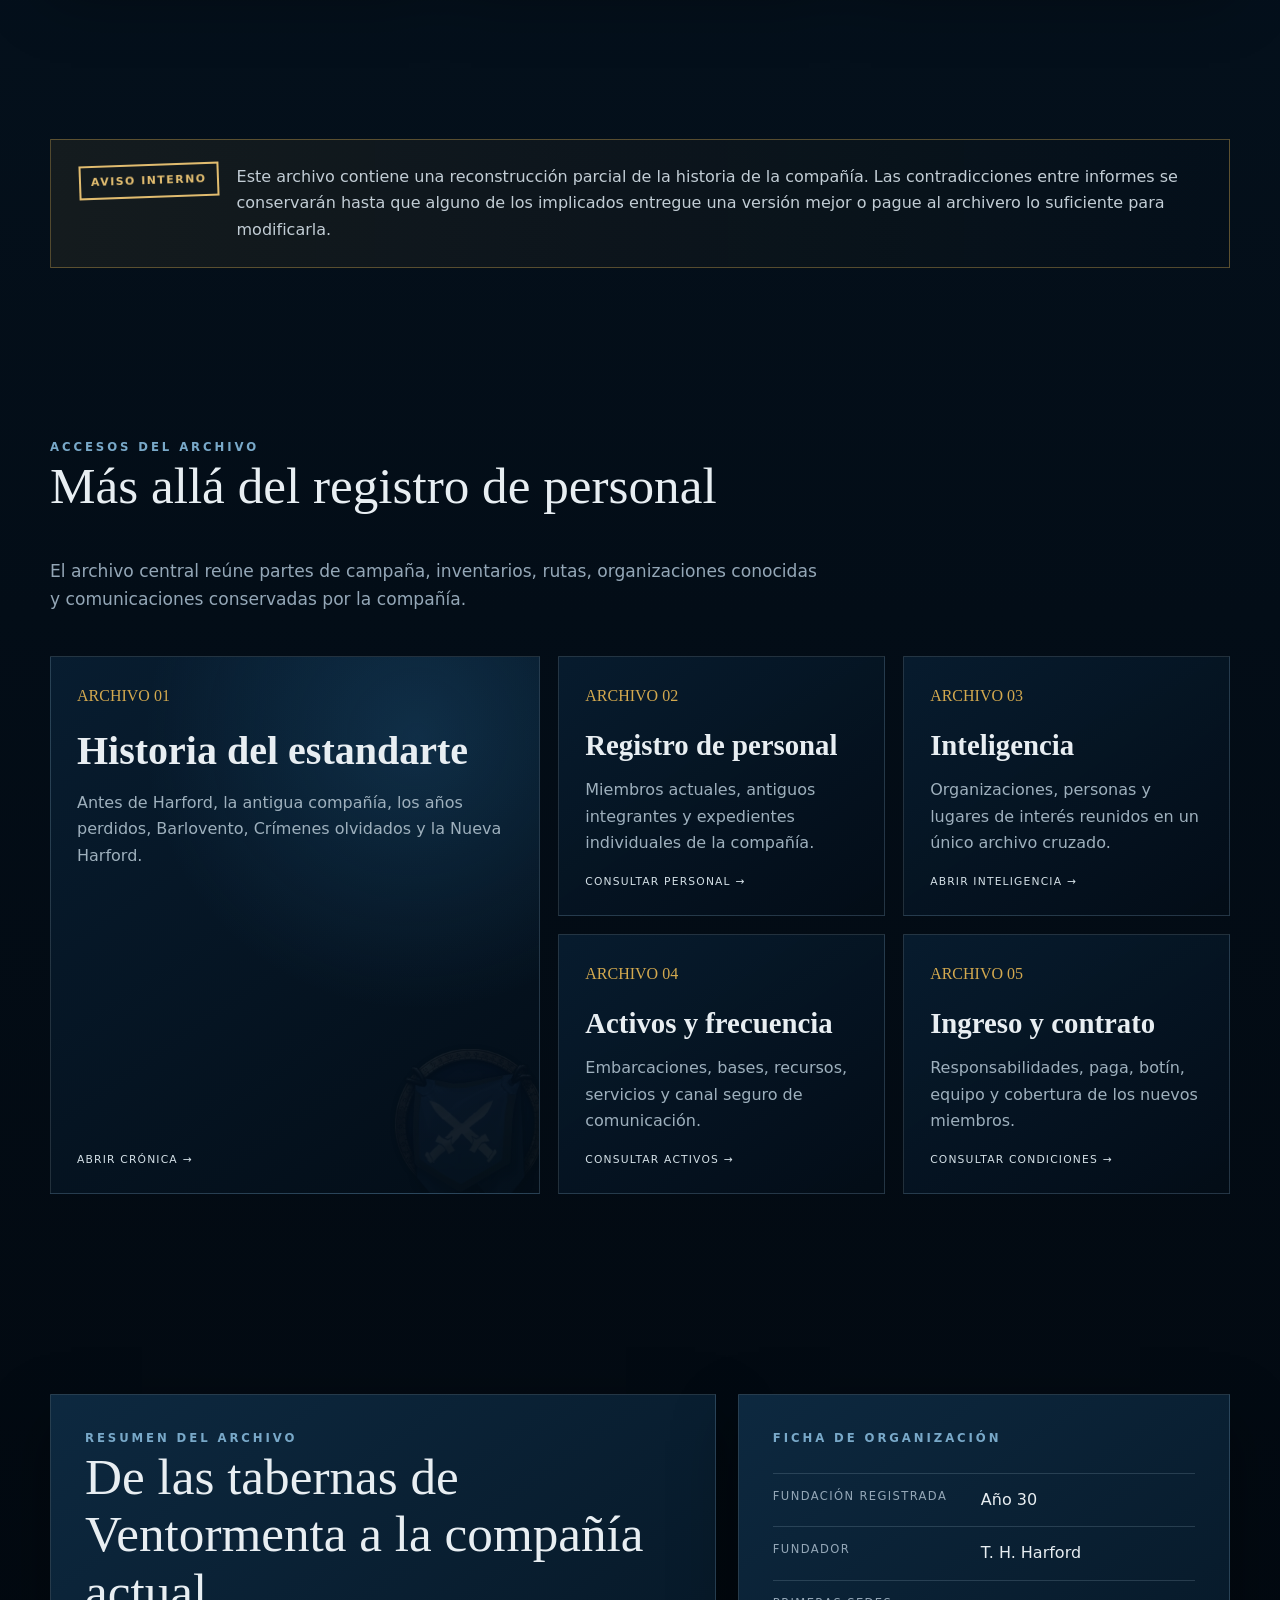
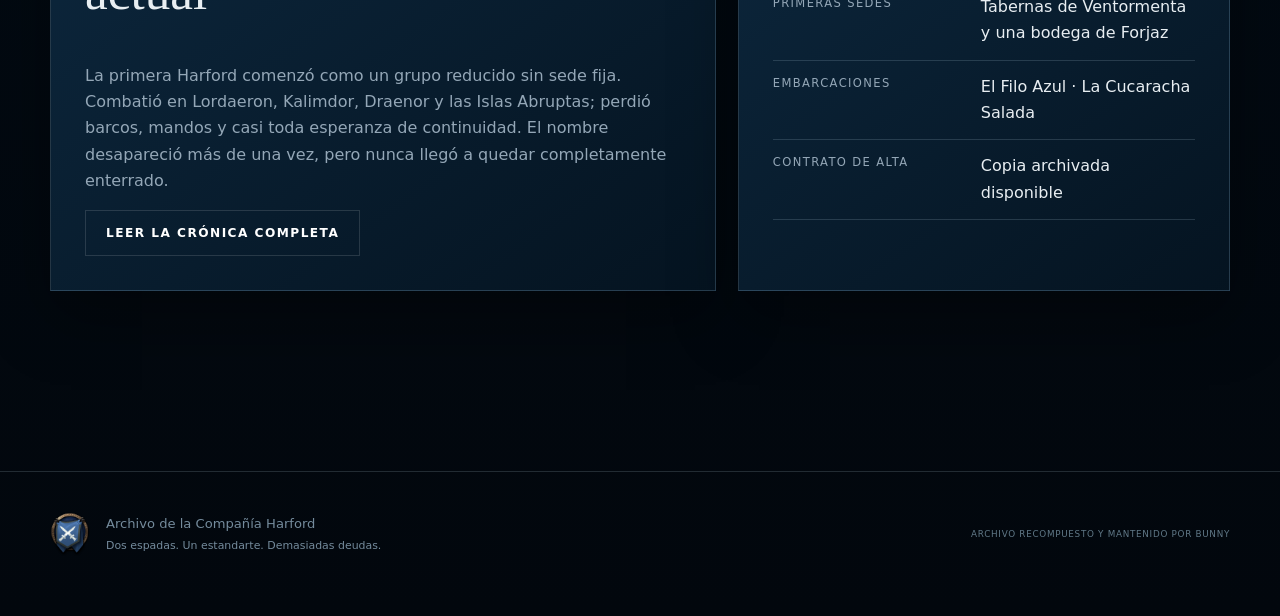
==== commit b9e3bd71: "int1" ====
--- a/index.html
+++ b/index.html
@@ -1,76 +1,66 @@
-<!doctype html>
+<!DOCTYPE html>
+
 <html lang="es">
 <head>
-  <meta charset="utf-8">
-  <meta name="viewport" content="width=device-width, initial-scale=1">
-  <meta name="description" content="Archivo interno de la Compañía Harford.">
-  <title>Compañía Harford · Archivo de la compañía</title>
-  <link rel="icon" href="assets/harford-emblem.png">
-  <link rel="stylesheet" href="css/styles.css">
+<meta charset="utf-8"/>
+<meta content="width=device-width, initial-scale=1" name="viewport"/>
+<meta content="Archivo interno de la Compañía Harford." name="description"/>
+<title>Compañía Harford · Archivo de la compañía</title>
+<link href="assets/harford-emblem.png" rel="icon"/>
+<link href="css/styles.css" rel="stylesheet"/>
 </head>
 <body data-page="inicio">
 <header class="site-header">
-  <nav class="navbar container" aria-label="Navegación principal">
-    <a class="brand" href="index.html"><img src="assets/harford-emblem.png" alt=""><span><strong>Compañía Harford</strong><small>Archivo del estandarte azul</small></span></a>
-    <button class="nav-toggle" aria-label="Abrir menú">Menú</button>
-    <div class="nav-links"><a data-page="inicio" href="index.html">Presentación</a><a data-page="historia" href="historia.html">Historia</a><a data-page="personajes" href="personajes.html">Personal</a><a data-page="organizaciones" href="organizaciones.html">Inteligencia</a><a data-page="lugares" href="lugares.html">Lugares</a><a data-page="operaciones" href="operaciones.html">Operaciones</a><a data-page="activos" href="activos.html">Activos</a><a data-page="reclutamiento" href="reclutamiento.html">Reclutamiento</a></div>
-  </nav>
+<nav aria-label="Navegación principal" class="navbar container">
+<a class="brand" href="index.html"><img alt="" src="assets/harford-emblem.png"/><span><strong>Compañía Harford</strong><small>Archivo del estandarte azul</small></span></a>
+<button aria-label="Abrir menú" class="nav-toggle">Menú</button>
+<div class="nav-links"><a data-page="inicio" href="index.html">Presentación</a><a data-page="historia" href="historia.html">Historia</a><a data-page="personajes" href="personajes.html">Personal</a><a data-page="organizaciones" href="organizaciones.html">Inteligencia</a><a data-page="activos" href="activos.html">Activos</a><a data-page="reclutamiento" href="reclutamiento.html">Reclutamiento</a></div>
+</nav>
 </header>
 <main>
-  <section class="hero">
-    <div class="hero-grid container">
-      <div class="hero-copy">
-        <div class="kicker">Expediente general · Acceso abierto</div>
-        <h1>Compañía<br>Harford</h1>
-        <p class="lead">Una compañía de mercenarios, supervivientes y especialistas reunidos bajo un estandarte que ha sobrevivido a sus barcos, a sus mandos y a más de una derrota que debería haber sido definitiva.</p>
-        <blockquote class="quote">“No prometemos una guerra limpia. Prometemos terminar el trabajo.”</blockquote>
-        <div class="hero-actions"><a class="btn" href="historia.html">Abrir archivo histórico</a><a class="btn secondary" href="personajes.html">Consultar expedientes</a><a class="btn secondary" href="reclutamiento.html">Solicitar ingreso</a></div>
-      </div>
-      <div class="crest-stage"><img src="assets/harford-emblem.png" alt="Emblema azul de la Compañía Harford: dos espadas cruzadas"></div>
-    </div>
-  </section>
-
-  <section class="status-strip">
-    <div class="status-grid container">
-      <div class="status-item"><span>Estado</span><strong>Operativa</strong></div>
-      <div class="status-item"><span>Naturaleza</span><strong>Compañía de fortuna</strong></div>
-      <div class="status-item"><span>Base actual</span><strong>Información restringida</strong></div>
-      <div class="status-item"><span>Personal registrado</span><strong>9 expedientes activos</strong></div>
-    </div>
-  </section>
-
-  <section class="section container">
-    <div class="section-heading"><div class="kicker">Presentación institucional</div><h2>El estandarte sigue en pie</h2><p>Harford nació para reunir a quienes sabían empuñar un arma y necesitaban una paga. Con el tiempo se convirtió en algo más difícil de explicar: una fuerza irregular, una tripulación, una red de contactos y, para algunos, el único hogar al que podían regresar.</p></div>
-    <div class="grid-3">
-      <article class="feature-card" data-index="01"><div class="icon-line"></div><h3>Quiénes somos</h3><p>Soldados de fortuna, veteranos, fugitivos, exploradores y especialistas que aceptan encargos demasiado pequeños para un ejército y demasiado peligrosos para un gremio corriente.</p></article>
-      <article class="feature-card" data-index="02"><div class="icon-line"></div><h3>Qué hacemos</h3><p>Escolta, investigación, infiltración, recuperación de bienes, apoyo militar, protección de rutas y resolución de incidentes que rara vez admiten una solución elegante.</p></article>
-      <article class="feature-card" data-index="03"><div class="icon-line"></div><h3>Qué exigimos</h3><p>La paga acordada, derecho a defender a los nuestros y libertad para adaptar el plan cuando el contratante haya omitido información esencial, algo que ocurre con irritante frecuencia.</p></article>
-    </div>
-  </section>
-
-  <section class="section compact container">
-    <div class="on-role-notice"><div class="stamp">Aviso interno</div><p>Este archivo contiene una reconstrucción parcial de la historia de la compañía. Las contradicciones entre informes se conservarán hasta que alguno de los implicados entregue una versión mejor o pague al archivero lo suficiente para modificarla.</p></div>
-  </section>
-
-  <section class="section container">
-    <div class="section-heading"><div class="kicker">Accesos del archivo</div><h2>Más allá del registro de personal</h2><p>El archivo central reúne partes de campaña, inventarios, rutas, organizaciones conocidas y comunicaciones conservadas por la compañía.</p></div>
-    <div class="quick-access-grid">
-      <article class="quick-access-card featured"><span class="index">ARCHIVO 01</span><h3>Campañas y operaciones</h3><p>Consulta la historia como una colección de partes de campaña: objetivos, resultado, participantes, zonas y notas del archivero. El terminal permite alternar entre copia abierta, archivo interno y expedientes clasificados.</p><img class="quick-access-mark" src="assets/harford-emblem.png" alt=""><a href="operaciones.html">Abrir registro operativo →</a></article>
-      <article class="quick-access-card"><span class="index">ARCHIVO 02</span><h3>Flota y sedes</h3><p>El Filo Azul, La Cucaracha Salada, refugios y bases de fortuna.</p><a href="activos.html">Consultar activos →</a></article>
-      <article class="quick-access-card"><span class="index">ARCHIVO 03</span><h3>Frecuencia segura</h3><p>Receptor preparado para comunicaciones compartimentadas y avisos de la compañía.</p><a href="activos.html#radio">Abrir receptor →</a></article>
-      <article class="quick-access-card"><span class="index">ARCHIVO 04</span><h3>Expedientes activos</h3><p>Expedientes de los miembros actuales con retrato y evaluación operativa.</p><a href="personajes.html">Ver personal →</a></article>
-      <article class="quick-access-card"><span class="index">ARCHIVO 05</span><h3>Crónica completa</h3><p>Fundación, derrotas, reconstrucciones y continuidad del estandarte azul.</p><a href="historia.html">Leer historia →</a></article><article class="quick-access-card"><span class="index">ARCHIVO 06</span><h3>Ingreso y contrato</h3><p>Responsabilidades, paga, botín, equipo y cobertura de los nuevos miembros.</p><a href="reclutamiento.html">Consultar condiciones →</a></article><article class="quick-access-card"><span class="index">ARCHIVO 07</span><h3>Inteligencia</h3><p>Organizaciones, aliados, adversarios y contactos reunidos por Bunny.</p><a href="organizaciones.html">Abrir inteligencia →</a></article><article class="quick-access-card"><span class="index">ARCHIVO 08</span><h3>Atlas de campaña</h3><p>Fortalezas, asentamientos, refugios y zonas de interés.</p><a href="lugares.html">Consultar atlas →</a></article>
-    </div>
-  </section>
-
-  <section class="section container">
-    <div class="records-grid">
-      <article class="record-panel"><div class="kicker">Resumen del archivo</div><h2>De las tabernas de Ventormenta a la compañía actual</h2><p>La primera Harford comenzó como un grupo reducido sin sede fija. Combatió en Lordaeron, Kalimdor, Draenor y las Islas Abruptas; perdió barcos, mandos y casi toda esperanza de continuidad. El nombre desapareció más de una vez, pero nunca llegó a quedar completamente enterrado.</p><a class="btn secondary" href="historia.html">Leer la crónica completa</a></article>
-      <aside class="record-panel"><div class="kicker">Ficha de organización</div><div class="data-list"><div class="data-row"><span>Fundación registrada</span><strong>Año 30</strong></div><div class="data-row"><span>Fundador</span><strong>T. H. Harford</strong></div><div class="data-row"><span>Primeras sedes</span><strong>Tabernas de Ventormenta y una bodega de Forjaz</strong></div><div class="data-row"><span>Embarcaciones</span><strong>El Filo Azul · La Cucaracha Salada</strong></div><div class="data-row"><span>Contrato de alta</span><strong><a href="reclutamiento.html">Copia archivada disponible</a></strong></div></div></aside>
-    </div>
-  </section>
+<section class="hero">
+<div class="hero-grid container">
+<div class="hero-copy">
+<div class="kicker">Expediente general · Acceso abierto</div>
+<h1>Compañía<br/>Harford</h1>
+<p class="lead">Una compañía de mercenarios, supervivientes y especialistas reunidos bajo un estandarte que ha sobrevivido a sus barcos, a sus mandos y a más de una derrota que debería haber sido definitiva.</p>
+<blockquote class="quote">“No prometemos una guerra limpia. Prometemos terminar el trabajo.”</blockquote>
+<div class="hero-actions"><a class="btn" href="historia.html">Abrir archivo histórico</a><a class="btn secondary" href="personajes.html">Consultar expedientes</a><a class="btn secondary" href="reclutamiento.html">Solicitar ingreso</a></div>
+</div>
+<div class="crest-stage"><img alt="Emblema azul de la Compañía Harford: dos espadas cruzadas" src="assets/harford-emblem.png"/></div>
+</div>
+</section>
+<section class="status-strip">
+<div class="status-grid container">
+<div class="status-item"><span>Estado</span><strong>Operativa</strong></div>
+<div class="status-item"><span>Naturaleza</span><strong>Compañía de fortuna</strong></div>
+<div class="status-item"><span>Base actual</span><strong>Información restringida</strong></div>
+<div class="status-item"><span>Personal registrado</span><strong>9 expedientes activos</strong></div>
+</div>
+</section>
+<section class="section container">
+<div class="section-heading"><div class="kicker">Presentación institucional</div><h2>El estandarte sigue en pie</h2><p>Harford nació para reunir a quienes sabían empuñar un arma y necesitaban una paga. Con el tiempo se convirtió en algo más difícil de explicar: una fuerza irregular, una tripulación, una red de contactos y, para algunos, el único hogar al que podían regresar.</p></div>
+<div class="grid-3">
+<article class="feature-card" data-index="01"><div class="icon-line"></div><h3>Quiénes somos</h3><p>Soldados de fortuna, veteranos, fugitivos, exploradores y especialistas que aceptan encargos demasiado pequeños para un ejército y demasiado peligrosos para un gremio corriente.</p></article>
+<article class="feature-card" data-index="02"><div class="icon-line"></div><h3>Qué hacemos</h3><p>Escolta, investigación, infiltración, recuperación de bienes, apoyo militar, protección de rutas y resolución de incidentes que rara vez admiten una solución elegante.</p></article>
+<article class="feature-card" data-index="03"><div class="icon-line"></div><h3>Qué exigimos</h3><p>La paga acordada, derecho a defender a los nuestros y libertad para adaptar el plan cuando el contratante haya omitido información esencial, algo que ocurre con irritante frecuencia.</p></article>
+</div>
+</section>
+<section class="section compact container">
+<div class="on-role-notice"><div class="stamp">Aviso interno</div><p>Este archivo contiene una reconstrucción parcial de la historia de la compañía. Las contradicciones entre informes se conservarán hasta que alguno de los implicados entregue una versión mejor o pague al archivero lo suficiente para modificarla.</p></div>
+</section>
+<section class="section container">
+<div class="section-heading"><div class="kicker">Accesos del archivo</div><h2>Más allá del registro de personal</h2><p>El archivo central reúne partes de campaña, inventarios, rutas, organizaciones conocidas y comunicaciones conservadas por la compañía.</p></div>
+<div class="quick-access-grid"><article class="quick-access-card featured"><span class="index">ARCHIVO 01</span><h3>Historia del estandarte</h3><p>Antes de Harford, la antigua compañía, los años perdidos, Barlovento, Crímenes olvidados y la Nueva Harford.</p><img alt="" class="quick-access-mark" src="assets/harford-emblem.png"/><a href="historia.html">Abrir crónica →</a></article><article class="quick-access-card"><span class="index">ARCHIVO 02</span><h3>Registro de personal</h3><p>Miembros actuales, antiguos integrantes y expedientes individuales de la compañía.</p><a href="personajes.html">Consultar personal →</a></article><article class="quick-access-card"><span class="index">ARCHIVO 03</span><h3>Inteligencia</h3><p>Organizaciones, personas y lugares de interés reunidos en un único archivo cruzado.</p><a href="organizaciones.html">Abrir inteligencia →</a></article><article class="quick-access-card"><span class="index">ARCHIVO 04</span><h3>Activos y frecuencia</h3><p>Embarcaciones, bases, recursos, servicios y canal seguro de comunicación.</p><a href="activos.html">Consultar activos →</a></article><article class="quick-access-card"><span class="index">ARCHIVO 05</span><h3>Ingreso y contrato</h3><p>Responsabilidades, paga, botín, equipo y cobertura de los nuevos miembros.</p><a href="reclutamiento.html">Consultar condiciones →</a></article></div>
+</section>
+<section class="section container">
+<div class="records-grid">
+<article class="record-panel"><div class="kicker">Resumen del archivo</div><h2>De las tabernas de Ventormenta a la compañía actual</h2><p>La primera Harford comenzó como un grupo reducido sin sede fija. Combatió en Lordaeron, Kalimdor, Draenor y las Islas Abruptas; perdió barcos, mandos y casi toda esperanza de continuidad. El nombre desapareció más de una vez, pero nunca llegó a quedar completamente enterrado.</p><a class="btn secondary" href="historia.html">Leer la crónica completa</a></article>
+<aside class="record-panel"><div class="kicker">Ficha de organización</div><div class="data-list"><div class="data-row"><span>Fundación registrada</span><strong>Año 30</strong></div><div class="data-row"><span>Fundador</span><strong>T. H. Harford</strong></div><div class="data-row"><span>Primeras sedes</span><strong>Tabernas de Ventormenta y una bodega de Forjaz</strong></div><div class="data-row"><span>Embarcaciones</span><strong>El Filo Azul · La Cucaracha Salada</strong></div><div class="data-row"><span>Contrato de alta</span><strong><a href="reclutamiento.html">Copia archivada disponible</a></strong></div></div></aside>
+</div>
+</section>
 </main>
-<footer class="site-footer"><div class="footer-grid container"><div class="footer-brand"><img src="assets/harford-emblem.png" alt=""><span>Archivo de la Compañía Harford<br><small>Dos espadas. Un estandarte. Demasiadas deudas.</small></span></div><span>Archivo recompuesto y mantenido por Bunny</span></div></footer>
+<footer class="site-footer"><div class="footer-grid container"><div class="footer-brand"><img alt="" src="assets/harford-emblem.png"/><span>Archivo de la Compañía Harford<br/><small>Dos espadas. Un estandarte. Demasiadas deudas.</small></span></div><span class="archive-credit">Archivo recompuesto y mantenido por Bunny</span></div></footer>
 <script src="js/characters.js"></script><script src="js/app.js"></script>
 </body>
 </html>
--- a/css/styles.css
+++ b/css/styles.css
@@ -1202,3 +1202,65 @@
   .archive-group-heading { grid-template-columns:1fr; }
   .archive-group-heading small { grid-column:1; grid-row:auto; margin-top:5px; }
 }
+
+
+/* Archivo de inteligencia unificado */
+.intelligence-type-switch {
+  display:grid;
+  grid-template-columns:repeat(4,minmax(0,1fr));
+  gap:10px;
+  margin-bottom:22px;
+}
+.intel-type-btn {
+  min-height:88px;
+  padding:16px 18px;
+  border:1px solid var(--line);
+  background:linear-gradient(145deg,rgba(8,27,42,.92),rgba(2,12,20,.92));
+  color:#8ca8b8;
+  text-align:left;
+  cursor:pointer;
+  transition:border-color .18s ease,background .18s ease,transform .18s ease;
+}
+.intel-type-btn:hover { transform:translateY(-2px); border-color:rgba(86,145,181,.48); }
+.intel-type-btn.active { border-color:rgba(102,174,216,.7); background:linear-gradient(145deg,rgba(19,57,82,.95),rgba(5,24,38,.96)); color:#eef5f8; }
+.intel-type-btn span { display:block; font:500 1.05rem/1.1 var(--display); }
+.intel-type-btn small { display:block; margin-top:7px; color:#748e9f; font-size:.64rem; line-height:1.35; }
+.intel-type-btn.active small { color:#a7bdca; }
+.intelligence-groups { display:grid; gap:42px; }
+.intelligence-card-grid { display:grid; grid-template-columns:repeat(3,minmax(0,1fr)); gap:18px; }
+.intelligence-card {
+  display:flex;
+  flex-direction:column;
+  min-height:315px;
+  overflow:hidden;
+  border:1px solid var(--line);
+  background:linear-gradient(155deg,rgba(8,29,45,.96),rgba(3,14,23,.98));
+  box-shadow:var(--shadow);
+  transition:transform .18s ease,border-color .18s ease;
+}
+.intelligence-card:hover { transform:translateY(-3px); border-color:rgba(103,159,193,.52); }
+.intelligence-card.kind-contact { background:linear-gradient(155deg,rgba(19,24,43,.96),rgba(6,13,25,.98)); }
+.intelligence-card.kind-place { background:linear-gradient(155deg,rgba(14,34,29,.96),rgba(4,17,19,.98)); }
+.intelligence-card-head { display:grid; grid-template-columns:58px minmax(0,1fr); gap:14px; align-items:center; padding:18px; border-bottom:1px solid var(--line); }
+.intelligence-card-head img { width:58px; height:58px; object-fit:cover; border:1px solid rgba(126,165,188,.36); background:#07131e; }
+.intelligence-card-head span { color:#7897aa; text-transform:uppercase; letter-spacing:.12em; font-size:.53rem; font-weight:800; }
+.intelligence-card-head h3 { margin:5px 0 0; color:#eef4f7; font:500 1.25rem/1.1 var(--display); }
+.intelligence-card-head small { display:block; margin-top:5px; color:#718a99; font-size:.62rem; }
+.intelligence-card-body { display:flex; flex:1; flex-direction:column; padding:18px; }
+.intelligence-card-body p { margin:15px 0 0; color:#a9bac4; }
+.intelligence-card-meta { display:flex; justify-content:space-between; gap:14px; align-items:end; margin-top:auto; padding-top:20px; border-top:1px solid rgba(90,124,145,.22); }
+.intelligence-card-meta span { color:#758d9c; font-size:.66rem; }
+.intelligence-card-meta strong { color:#91bfd7; text-transform:uppercase; letter-spacing:.09em; font-size:.57rem; white-space:nowrap; }
+.archive-note { margin-top:30px; padding:18px 20px; border-left:2px solid #698ca1; background:rgba(3,14,23,.52); }
+.archive-note span { color:#839eae; text-transform:uppercase; letter-spacing:.12em; font-size:.56rem; font-weight:800; }
+.archive-note p { margin:8px 0 0; color:#d2dce1; font-family:var(--display); font-size:1.08rem; }
+.archive-credit { align-self:center; color:#607887 !important; font-size:.55rem !important; letter-spacing:.08em; text-transform:uppercase; }
+@media (max-width:1080px) {
+  .intelligence-card-grid { grid-template-columns:repeat(2,minmax(0,1fr)); }
+  .intelligence-type-switch { grid-template-columns:repeat(2,minmax(0,1fr)); }
+}
+@media (max-width:680px) {
+  .intelligence-card-grid,.intelligence-type-switch { grid-template-columns:1fr; }
+  .intelligence-card { min-height:0; }
+  .intelligence-card-meta { align-items:flex-start; flex-direction:column; }
+}
